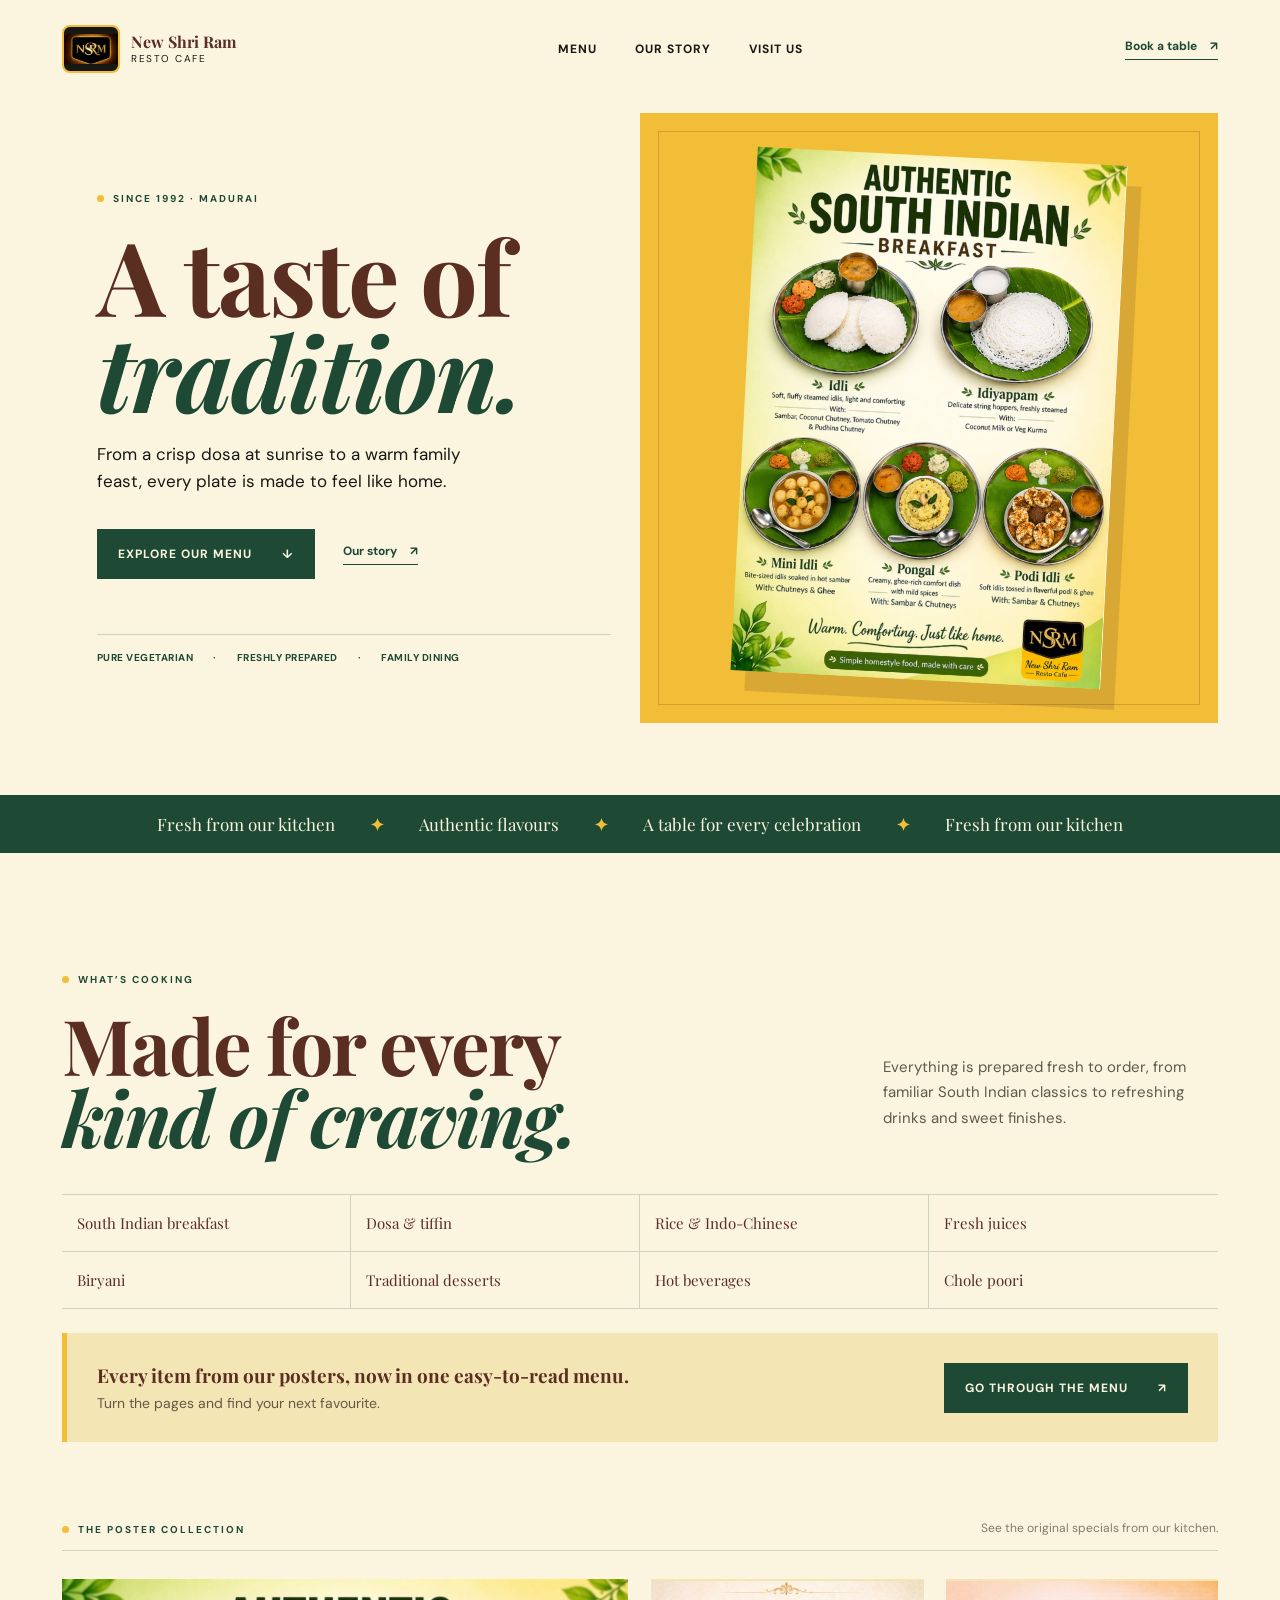
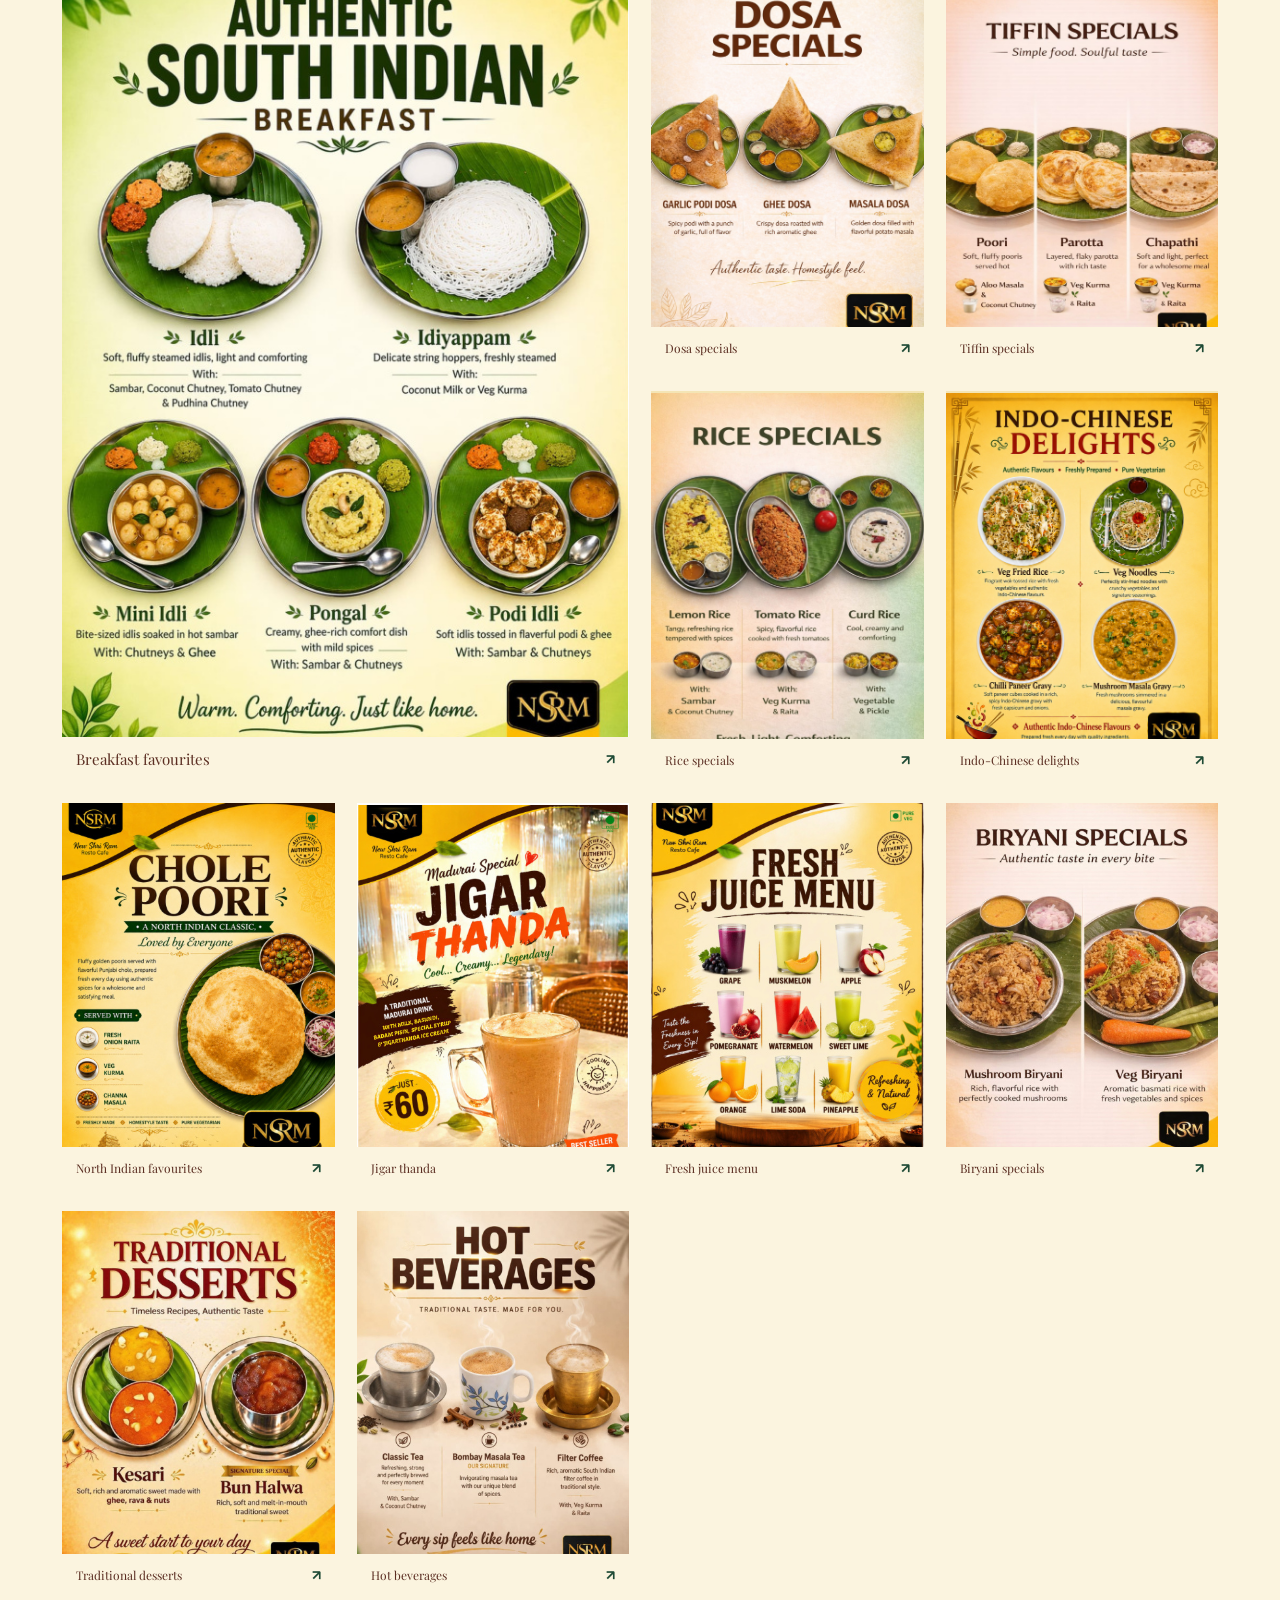
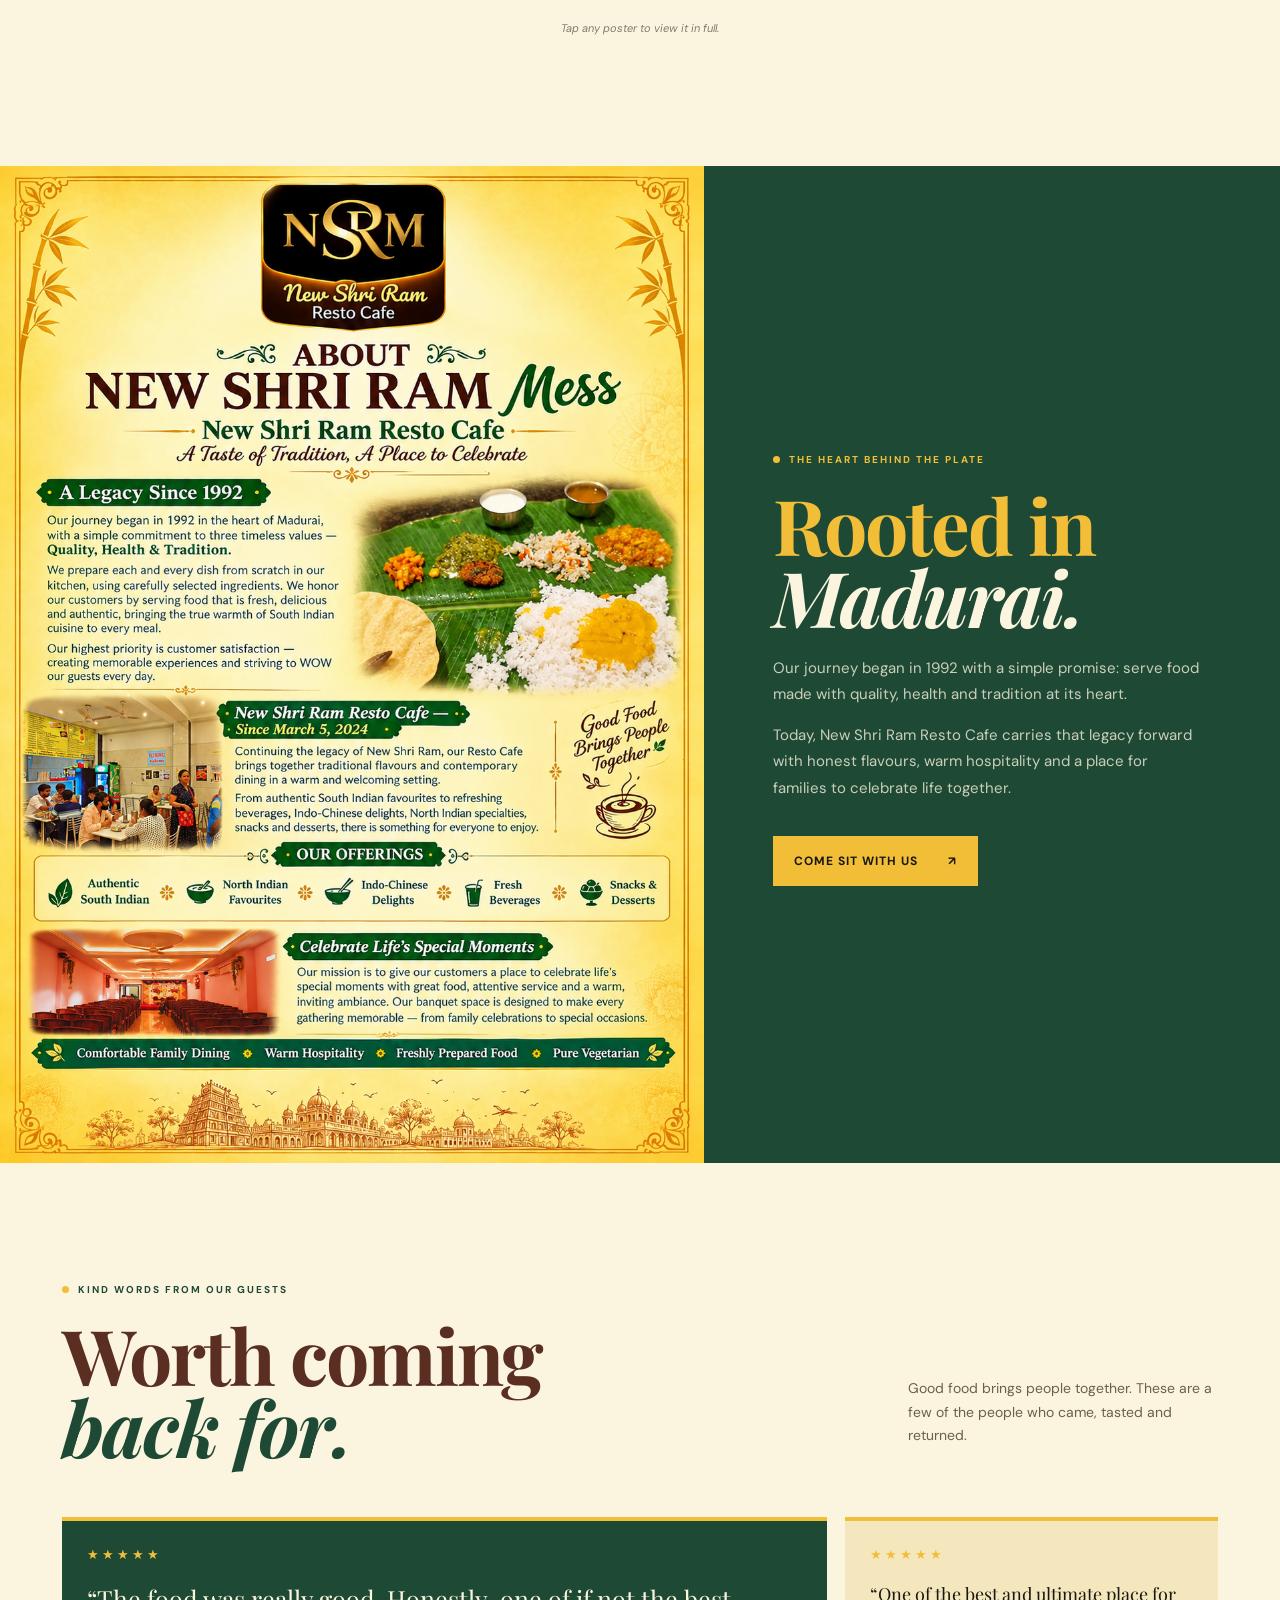
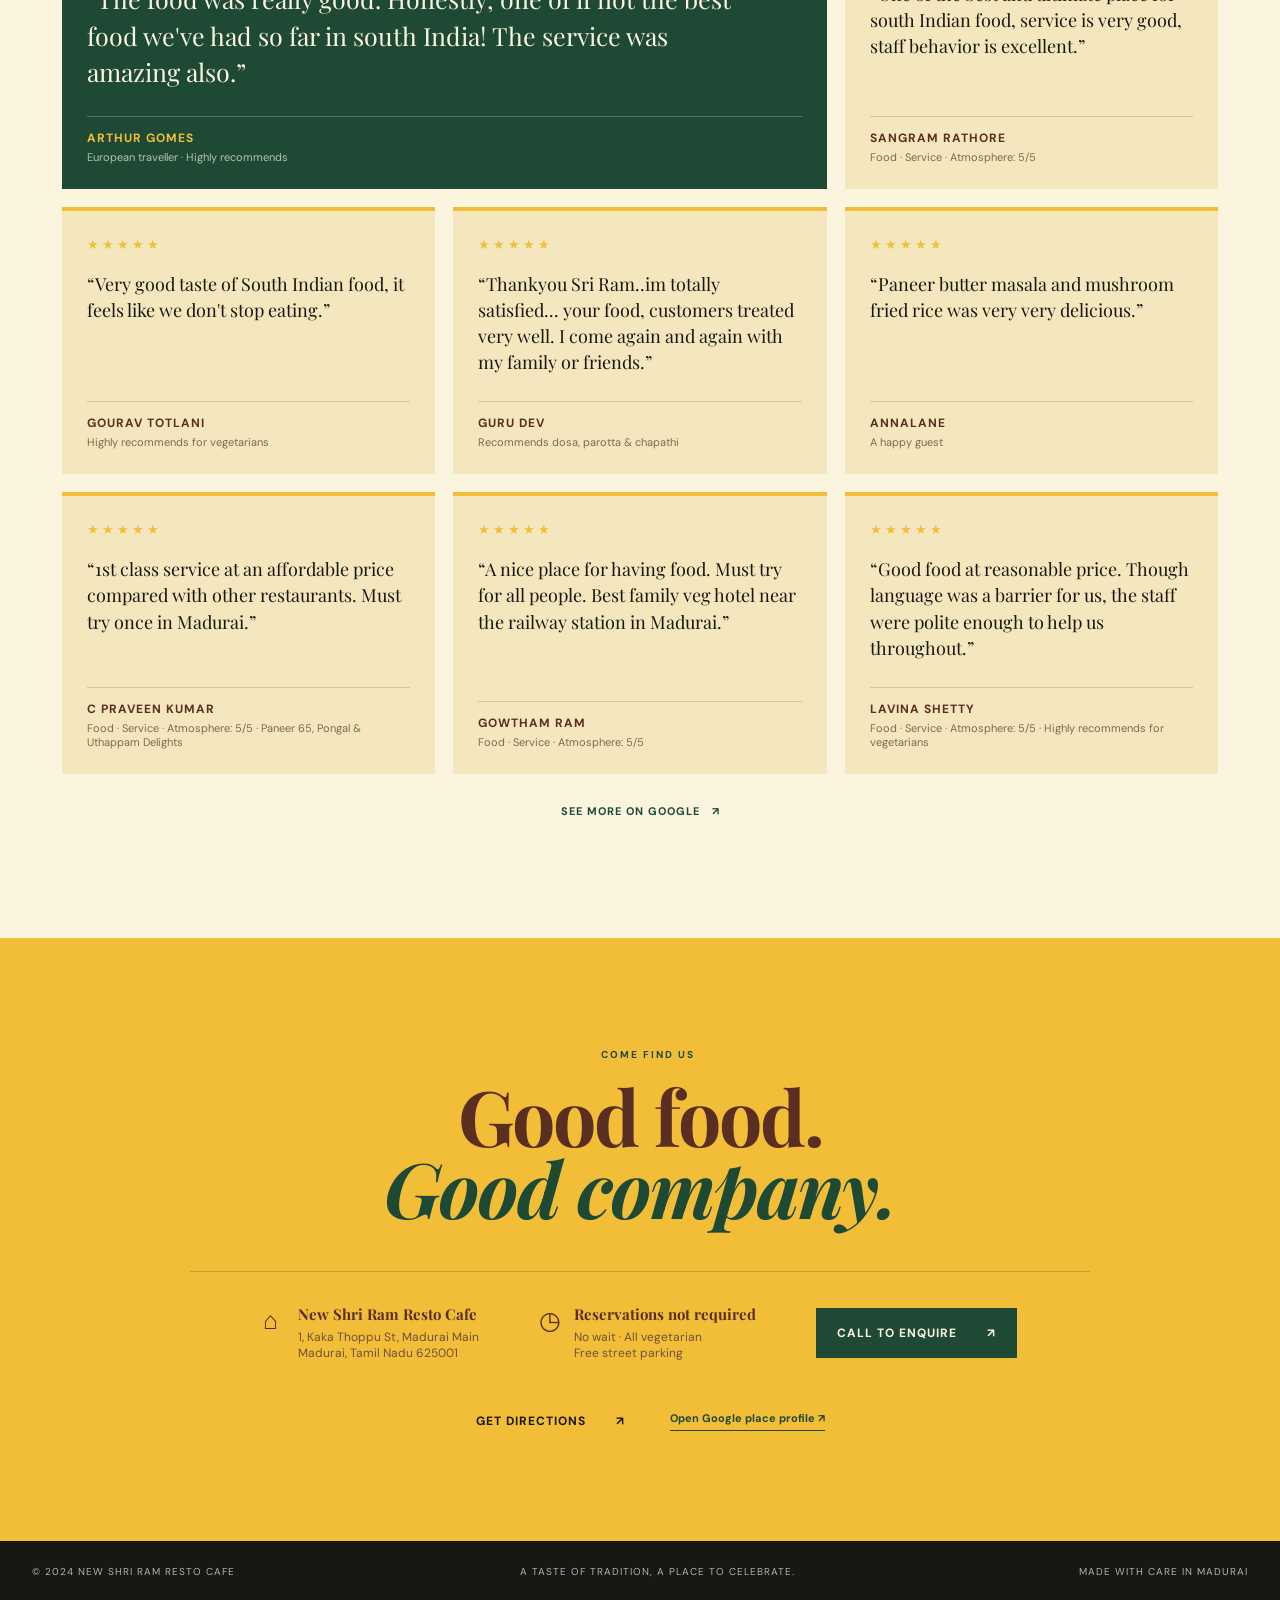
==== index.html @ d4d5b0c5 "Publish restaurant portfolio website" ====
<!doctype html>
<html lang="en">

<head>
    <meta charset="utf-8">
    <meta name="viewport" content="width=device-width, initial-scale=1">
    <meta name="description"
        content="New Shri Ram Resto Cafe in Madurai serves authentic pure vegetarian South Indian food, dosa, idli, pongal, biryani, Chinese specials, fresh juices and family meals near Madurai Railway Station.">
    <meta name="keywords"
        content="best pure vegetarian restaurant in Madurai, South Indian restaurant Madurai, vegetarian hotel near Madurai Railway Station, dosa idli pongal Madurai, family restaurant Madurai, New Shri Ram Resto Cafe">
    <meta name="author" content="New Shri Ram Resto Cafe">
    <meta name="robots" content="index, follow, max-image-preview:large">
    <meta name="theme-color" content="#1e4a35">
    <meta property="og:type" content="restaurant">
    <meta property="og:title" content="New Shri Ram Resto Cafe | Pure Vegetarian South Indian Food in Madurai">
    <meta property="og:description"
        content="Authentic pure vegetarian South Indian food, warm family dining and fresh daily specials in Madurai. Explore our menu and visit us near Madurai Railway Station.">
    <meta property="og:image" content="assets/logo.jpeg">
    <meta property="og:site_name" content="New Shri Ram Resto Cafe">
    <meta name="twitter:card" content="summary_large_image">
    <meta name="twitter:title" content="New Shri Ram Resto Cafe | Madurai">
    <meta name="twitter:description"
        content="Pure vegetarian South Indian food, family dining and authentic Madurai flavours.">
    <meta name="twitter:image" content="assets/logo.jpeg">
    <title>Best Pure Vegetarian South Indian Restaurant in Madurai | New Shri Ram Resto Cafe</title>
    <link rel="preconnect" href="https://fonts.googleapis.com">
    <link rel="preconnect" href="https://fonts.gstatic.com" crossorigin>
    <link
        href="https://fonts.googleapis.com/css2?family=DM+Sans:wght@400;500;700&family=Playfair+Display:wght@600;700;800&display=swap"
        rel="stylesheet">
    <link rel="stylesheet" href="styles.css">
    <script type="application/ld+json">
        {
            "@context": "https://schema.org",
            "@type": "Restaurant",
            "@id": "#new-shri-ram-resto-cafe",
            "name": "New Shri Ram Resto Cafe",
            "description": "Pure vegetarian South Indian restaurant serving dosa, idli, pongal, rice varieties, biryani, Chinese specials, beverages and family meals in Madurai.",
            "image": "assets/logo.jpeg",
            "telephone": "+9145223459872",
            "priceRange": "₹₹",
            "servesCuisine": ["South Indian", "Indian", "Vegetarian", "Chinese"],
            "address": {
                "@type": "PostalAddress",
                "streetAddress": "1, Kaka Thoppu St, Madurai Main",
                "addressLocality": "Madurai",
                "addressRegion": "Tamil Nadu",
                "postalCode": "625001",
                "addressCountry": "IN"
            },
            "areaServed": "Madurai",
            "hasMenu": "menu.html",
            "sameAs": [
                "https://share.google/1wjDfuZlrYeXWR9Hm",
                "https://www.google.com/maps?rlz=1C1GCEA_enIN1077IN1077&gs_lcrp=EgZjaHJvbWUyBggAEEUYOTIJCAEQIRgKGKABMgkIAhAhGAoYoAEyBwgDECEYjwIyBwgEECEYjwLSAQg1MTA4ajBqN6gCALACAA&um=1&ie=UTF-8&fb=1&gl=in&sa=X&geocode=KWd3mtonxQA7MX2eFrEnarhF&daddr=1,+Kaka+Thoppu+St,+Madurai,+Tamil+Nadu+625001"
            ]
        }
        </script>
</head>

<body>
    <header class="site-header">
        <a class="brand" href="#top" aria-label="New Shri Ram Resto Cafe home">
            <img class="brand-logo" src="assets/logo.jpeg" alt="New Shri Ram Resto Cafe logo">
            <span><b>New Shri Ram</b><small>Resto Cafe</small></span>
        </a>
        <nav class="nav" aria-label="Main navigation">
            <a href="#menu">Menu</a>
            <a href="#story">Our story</a>
            <a href="#visit">Visit us</a>
        </nav>
        <a class="header-action" href="#visit">Book a table <span>↗</span></a>
    </header>

    <main id="top">
        <section class="hero">
            <div class="hero-copy">
                <p class="eyebrow"><span></span> Since 1992 · Madurai</p>
                <h1>A taste of<br><em>tradition.</em></h1>
                <p class="hero-intro">From a crisp dosa at sunrise to a warm family feast, every plate is made to feel
                    like home.</p>
                <div class="hero-actions">
                    <a class="button button-dark" href="#menu">Explore our menu <span>↓</span></a>
                    <a class="text-link" href="#story">Our story <span>↗</span></a>
                </div>
                <div class="hero-notes"><span>Pure vegetarian</span><span>Freshly prepared</span><span>Family
                        dining</span></div>
            </div>
            <div class="hero-art">
                <img src="assets/A1_size_posters-1.jpg" alt="Authentic South Indian breakfast poster">
            </div>
        </section>

        <section class="ticker" aria-label="Restaurant highlights"><span>Fresh from our
                kitchen</span><b>✦</b><span>Authentic flavours</span><b>✦</b><span>A table for every
                celebration</span><b>✦</b><span>Fresh from our kitchen</span></section>

        <section class="menu-section" id="menu">
            <div class="section-heading">
                <div>
                    <p class="eyebrow"><span></span> What’s cooking</p>
                    <h2>Made for every<br><em>kind of craving.</em></h2>
                </div>
                <p class="section-intro">Everything is prepared fresh to order, from familiar South Indian classics to
                    refreshing drinks and sweet finishes.</p>
            </div>
            <div class="menu-snapshot"><span>South Indian breakfast</span><span>Dosa &amp; tiffin</span><span>Rice &amp;
                    Indo-Chinese</span><span>Fresh juices</span><span>Biryani</span><span>Traditional
                    desserts</span><span>Hot beverages</span><span>Chole poori</span></div>
            <div class="menu-cta menu-cta-large">
                <p><strong>Every item from our posters, now in one easy-to-read menu.</strong><br>Turn the pages and
                    find your next favourite.</p><a class="button button-dark" href="menu.html">Go through the menu
                    <span>↗</span></a>
            </div>
            <div class="poster-gallery-heading">
                <p class="eyebrow"><span></span> The poster collection</p>
                <p>See the original specials from our kitchen.</p>
            </div>
            <div class="menu-grid">
                <button class="poster-card featured" data-category="south" data-full="assets/A1_size_posters-1.jpg"><img
                        src="assets/A1_size_posters-1.jpg" alt="Authentic South Indian breakfast menu"><span
                        class="card-label">Breakfast favourites <b>↗</b></span></button>
                <button class="poster-card" data-category="south" data-full="assets/A1_size_posters-2.jpg"><img
                        src="assets/A1_size_posters-2.jpg" alt="Dosa specials menu"><span class="card-label">Dosa
                        specials <b>↗</b></span></button>
                <button class="poster-card" data-category="south" data-full="assets/A1_size_posters-3.jpg"><img
                        src="assets/A1_size_posters-3.jpg" alt="Tiffin specials menu"><span class="card-label">Tiffin
                        specials <b>↗</b></span></button>
                <button class="poster-card" data-category="mains" data-full="assets/A1_size_posters-4.jpg"><img
                        src="assets/A1_size_posters-4.jpg" alt="Rice specials menu"><span class="card-label">Rice
                        specials <b>↗</b></span></button>
                <button class="poster-card" data-category="mains" data-full="assets/A1_size_posters-5.jpg"><img
                        src="assets/A1_size_posters-5.jpg" alt="Indo-Chinese delights menu"><span
                        class="card-label">Indo-Chinese delights <b>↗</b></span></button>
                <button class="poster-card" data-category="mains" data-full="assets/A2_size_posters-7.jpg"><img
                        src="assets/A2_size_posters-7.jpg" alt="Chole poori menu"><span class="card-label">North Indian
                        favourites <b>↗</b></span></button>
                <button class="poster-card" data-category="drinks" data-full="assets/A2_size_posters-2.jpg"><img
                        src="assets/A2_size_posters-2.jpg" alt="Jigar thanda special menu"><span
                        class="card-label">Jigar thanda <b>↗</b></span></button>
                <button class="poster-card" data-category="drinks" data-full="assets/A2_size_posters-3.jpg"><img
                        src="assets/A2_size_posters-3.jpg" alt="Fresh juice menu"><span class="card-label">Fresh juice
                        menu <b>↗</b></span></button>
                <button class="poster-card" data-category="mains" data-full="assets/A2_size_posters-4.jpg"><img
                        src="assets/A2_size_posters-4.jpg" alt="Biryani specials menu"><span class="card-label">Biryani
                        specials <b>↗</b></span></button>
                <button class="poster-card" data-category="sweet" data-full="assets/A2_size_posters-5.jpg"><img
                        src="assets/A2_size_posters-5.jpg" alt="Traditional desserts menu"><span
                        class="card-label">Traditional desserts <b>↗</b></span></button>
                <button class="poster-card" data-category="drinks" data-full="assets/A2_size_posters-6.jpg"><img
                        src="assets/A2_size_posters-6.jpg" alt="Hot beverages menu"><span class="card-label">Hot
                        beverages <b>↗</b></span></button>
            </div>
            <p class="menu-note">Tap any poster to view it in full.</p>
        </section>

        <section class="story-section" id="story">
            <div class="story-image"><img src="assets/about.png"
                    alt="New Shri Ram Resto Cafe history and values poster"></div>
            <div class="story-copy">
                <p class="eyebrow eyebrow-light"><span></span> The heart behind the plate</p>
                <h2>Rooted in<br><em>Madurai.</em></h2>
                <p>Our journey began in 1992 with a simple promise: serve food made with quality, health and tradition
                    at its heart.</p>
                <p>Today, New Shri Ram Resto Cafe carries that legacy forward with honest flavours, warm hospitality and
                    a place for families to celebrate life together.</p>
                <a class="button button-light" href="#visit">Come sit with us <span>↗</span></a>
            </div>
        </section>

        <section class="reviews-section" id="reviews">
            <div class="reviews-heading">
                <div>
                    <p class="eyebrow"><span></span> Kind words from our guests</p>
                    <h2>Worth coming<br><em>back for.</em></h2>
                </div>
                <p>Good food brings people together. These are a few of the people who came, tasted and returned.</p>
            </div>
            <div class="reviews-grid">
                <article class="review-card review-featured">
                    <div class="stars">★★★★★</div>
                    <blockquote>“The food was really good. Honestly, one of if not the best food we've had so far in
                        south India! The service was amazing also.”</blockquote>
                    <div class="reviewer"><strong>Arthur Gomes</strong><span>European traveller · Highly
                            recommends</span></div>
                </article>
                <article class="review-card">
                    <div class="stars">★★★★★</div>
                    <blockquote>“One of the best and ultimate place for south Indian food, service is very good, staff
                        behavior is excellent.”</blockquote>
                    <div class="reviewer"><strong>Sangram Rathore</strong><span>Food · Service · Atmosphere: 5/5</span>
                    </div>
                </article>
                <article class="review-card">
                    <div class="stars">★★★★★</div>
                    <blockquote>“Very good taste of South Indian food, it feels like we don't stop eating.”</blockquote>
                    <div class="reviewer"><strong>Gourav Totlani</strong><span>Highly recommends for vegetarians</span>
                    </div>
                </article>
                <article class="review-card">
                    <div class="stars">★★★★★</div>
                    <blockquote>“Thankyou Sri Ram..im totally satisfied... your food, customers treated very well. I
                        come again and again with my family or friends.”</blockquote>
                    <div class="reviewer"><strong>Guru Dev</strong><span>Recommends dosa, parotta &amp; chapathi</span>
                    </div>
                </article>
                <article class="review-card">
                    <div class="stars">★★★★★</div>
                    <blockquote>“Paneer butter masala and mushroom fried rice was very very delicious.”</blockquote>
                    <div class="reviewer"><strong>Annalane</strong><span>A happy guest</span></div>
                </article>
                <article class="review-card">
                    <div class="stars">★★★★★</div>
                    <blockquote>“1st class service at an affordable price compared with other restaurants. Must try once
                        in Madurai.”</blockquote>
                    <div class="reviewer"><strong>C Praveen Kumar</strong><span>Food · Service · Atmosphere: 5/5 ·
                            Paneer 65, Pongal &amp; Uthappam Delights</span></div>
                </article>
                <article class="review-card">
                    <div class="stars">★★★★★</div>
                    <blockquote>“A nice place for having food. Must try for all people. Best family veg hotel near the
                        railway station in Madurai.”</blockquote>
                    <div class="reviewer"><strong>Gowtham Ram</strong><span>Food · Service · Atmosphere: 5/5</span>
                    </div>
                </article>
                <article class="review-card">
                    <div class="stars">★★★★★</div>
                    <blockquote>“Good food at reasonable price. Though language was a barrier for us, the staff were
                        polite enough to help us throughout.”</blockquote>
                    <div class="reviewer"><strong>Lavina Shetty</strong><span>Food · Service · Atmosphere: 5/5 · Highly
                            recommends for vegetarians</span></div>
                </article>
            </div>
            <a class="review-link" href="https://share.google/1wjDfuZlrYeXWR9Hm" target="_blank" rel="noopener">See more
                on Google <span>↗</span></a>
        </section>

        <section class="visit-section" id="visit">
            <p class="eyebrow"><span></span> Come find us</p>
            <h2>Good food.<br><em>Good company.</em></h2>
            <div class="visit-details">
                <div><span class="detail-icon">⌂</span><strong>New Shri Ram Resto Cafe</strong>
                    <p>1, Kaka Thoppu St, Madurai Main<br>Madurai, Tamil Nadu 625001</p>
                </div>
                <div><span class="detail-icon">◷</span><strong>Reservations not required</strong>
                    <p>No wait · All vegetarian<br>Free street parking</p>
                </div>
                <a class="button button-dark" href="tel:045223459872">Call to enquire <span>↗</span></a>
            </div>
            <div class="visit-actions"><a class="button button-light"
                    href="https://www.google.com/maps?rlz=1C1GCEA_enIN1077IN1077&gs_lcrp=EgZjaHJvbWUyBggAEEUYOTIJCAEQIRgKGKABMgkIAhAhGAoYoAEyBwgDECEYjwIyBwgEECEYjwLSAQg1MTA4ajBqN6gCALACAA&um=1&ie=UTF-8&fb=1&gl=in&sa=X&geocode=KWd3mtonxQA7MX2eFrEnarhF&daddr=1,+Kaka+Thoppu+St,+Madurai+Main,+Madurai,+Tamil+Nadu+625001"
                    target="_blank" rel="noopener">Get directions <span>↗</span></a><a class="place-link"
                    href="https://share.google/1wjDfuZlrYeXWR9Hm" target="_blank" rel="noopener">Open Google place
                    profile ↗</a></div>
        </section>
    </main>

    <footer><span>© 2024 New Shri Ram Resto Cafe</span><span>A taste of tradition, a place to
            celebrate.</span><span>Made with care in Madurai</span></footer>
    <dialog class="poster-dialog"><button class="dialog-close" aria-label="Close poster">×</button><img src=""
            alt="Expanded menu poster"></dialog>
    <script src="script.js"></script>
</body>

</html>
---- styles.css ----
@media (max-width:800px) {
	.menu-action-group { align-items:stretch; flex-direction:column; width:100%; }
	.menu-action-group .button { justify-content:space-between; }
	.small-menu-link { align-self:flex-start; }
}
:root { --cream:#fbf4df; --paper:#f4e5b5; --yellow:#f2be38; --green:#1e4a35; --dark:#171813; --brown:#5b2e22; --line:rgba(30,74,53,.2); }
* { box-sizing:border-box; }
html { scroll-behavior:smooth; }
body { margin:0; color:var(--dark); background:var(--cream); font-family:'DM Sans',sans-serif; }
a { color:inherit; text-decoration:none; }
button { font:inherit; }
.site-header { align-items:center; display:flex; justify-content:space-between; max-width:1220px; margin:auto; padding:25px 32px; position:relative; z-index:2; }
.brand { align-items:center; display:flex; gap:11px; line-height:1; }
.brand-logo { background:var(--dark); border:2px solid var(--yellow); border-radius:8px; display:block; height:48px; object-fit:contain; width:58px; }
.brand b,.brand small { display:block; }.brand b { color:var(--brown); font-family:'Playfair Display',serif; font-size:16px; }.brand small { font-size:10px; letter-spacing:1.5px; margin-top:4px; text-transform:uppercase; }
.nav { display:flex; gap:38px; font-size:12px; font-weight:700; letter-spacing:1px; text-transform:uppercase; }.nav a:hover,.text-link:hover { color:var(--brown); }
.header-action { border-bottom:1px solid var(--green); color:var(--green); font-size:12px; font-weight:bold; padding-bottom:5px; }.header-action span,.text-link span { margin-left:10px; }
.hero { display:grid; grid-template-columns:1fr 1fr; margin:15px auto 0; max-width:1220px; min-height:650px; overflow:hidden; padding:0 32px 72px; }
.hero-copy { align-self:center; padding:50px 5% 40px 6%; }.eyebrow { align-items:center; color:var(--green); display:flex; font-size:10px; font-weight:700; gap:9px; letter-spacing:2px; text-transform:uppercase; }.eyebrow span { background:var(--yellow); border-radius:50%; display:inline-block; height:7px; width:7px; }
h1,h2 { color:var(--brown); font-family:'Playfair Display',Georgia,serif; font-weight:700; letter-spacing:-2px; line-height:.94; margin:22px 0; } h1 { font-size:clamp(68px,8vw,114px); } h2 { font-size:clamp(48px,6vw,78px); } h1 em,h2 em { color:var(--green); font-style:italic; }
.hero-intro { font-size:17px; line-height:1.6; max-width:390px; }.hero-actions { align-items:center; display:flex; gap:28px; margin-top:34px; }.button { align-items:center; border:1px solid transparent; display:inline-flex; font-size:12px; font-weight:700; gap:30px; letter-spacing:1px; padding:16px 20px; text-transform:uppercase; }.button-dark { background:var(--green); color:var(--cream); }.button-dark:hover { background:var(--brown); }.button-light { background:var(--yellow); color:var(--dark); }.text-link { border-bottom:1px solid var(--green); color:var(--green); font-size:12px; font-weight:700; padding-bottom:5px; }.hero-notes { border-top:1px solid var(--line); display:flex; gap:20px; margin-top:55px; padding-top:16px; }.hero-notes span { color:var(--green); font-size:10px; font-weight:bold; letter-spacing:.5px; text-transform:uppercase; }.hero-notes span:not(:last-child):after { content:'·'; margin-left:20px; }
.hero-art { align-items:center; background:var(--yellow); display:flex; justify-content:center; min-height:610px; position:relative; }.hero-art:before { border:1px solid rgba(91,46,34,.22); content:''; inset:18px; pointer-events:none; position:absolute; }.hero-art img { box-shadow:15px 20px 0 rgba(91,46,34,.16); max-height:565px; max-width:64%; object-fit:cover; transform:rotate(3deg); }.hero-stamp { color:var(--brown); font-family:'Playfair Display',serif; font-size:14px; line-height:1.15; position:absolute; right:6%; text-align:center; top:10%; transform:rotate(8deg); z-index:1; }.hero-stamp i { color:var(--green); font-size:18px; }.leaf-note { bottom:8%; color:var(--green); font-family:'Playfair Display',serif; font-size:14px; left:6%; position:absolute; transform:rotate(-8deg); }.leaf-note b { color:var(--brown); font-size:22px; }
.ticker { background:var(--green); color:var(--cream); display:flex; font-family:'Playfair Display',serif; font-size:17px; gap:35px; justify-content:center; overflow:hidden; padding:18px; white-space:nowrap; }.ticker b { color:var(--yellow); }
.menu-section { margin:auto; max-width:1220px; padding:110px 32px 120px; }.section-heading { align-items:end; display:flex; justify-content:space-between; }.section-heading h2 { margin-bottom:0; }.section-intro { color:#5e5a4d; font-size:15px; line-height:1.7; max-width:335px; padding-bottom:6px; }.filters { border-bottom:1px solid var(--line); display:flex; gap:25px; margin:55px 0 30px; overflow:auto; padding-bottom:1px; white-space:nowrap; }.filter { background:none; border:0; color:#817b6a; cursor:pointer; font-size:11px; font-weight:bold; letter-spacing:1px; padding:0 0 15px; text-transform:uppercase; }.filter.active,.filter:hover { border-bottom:3px solid var(--brown); color:var(--brown); }
.menu-cta { align-items:center; display:flex; gap:28px; justify-content:space-between; margin:45px 0 28px; }.menu-cta>span { color:var(--green); font-size:11px; font-weight:bold; letter-spacing:1px; text-transform:uppercase; }.menu-cta-large { background:var(--paper); border-left:5px solid var(--yellow); margin:0; padding:27px 30px; }.menu-cta-large p { color:#655944; font-size:14px; line-height:1.65; margin:0; }.menu-cta-large strong { color:var(--brown); font-family:'Playfair Display',serif; font-size:19px; font-weight:700; }.menu-snapshot { border-bottom:1px solid var(--line); border-top:1px solid var(--line); display:grid; grid-template-columns:repeat(4,1fr); margin:42px 0 24px; }.menu-snapshot span { border-right:1px solid var(--line); color:var(--brown); font-family:'Playfair Display',serif; font-size:15px; padding:18px 15px; }.menu-snapshot span:nth-child(4n) { border-right:0; }.menu-snapshot span:nth-child(n+5) { border-top:1px solid var(--line); }
.menu-action-group { align-items:center; display:flex; flex-wrap:wrap; gap:20px; justify-content:flex-end; }.small-menu-link { border-bottom:1px solid var(--green); color:var(--green); font-size:11px; font-weight:bold; padding-bottom:4px; white-space:nowrap; }
.poster-gallery-heading { align-items:end; border-bottom:1px solid var(--line); display:flex; justify-content:space-between; margin:78px 0 28px; padding-bottom:14px; }.poster-gallery-heading .eyebrow { margin:0; }.poster-gallery-heading>p:last-child { color:#817b6a; font-size:12px; margin:0; }
.menu-grid { display:grid; gap:22px; grid-template-columns:repeat(4,1fr); }.poster-card { background:var(--paper); border:0; cursor:pointer; padding:0; position:relative; text-align:left; transition:transform .25s ease,box-shadow .25s ease; }.poster-card:hover { box-shadow:10px 12px 0 rgba(30,74,53,.16); transform:translateY(-5px); }.poster-card img { display:block; height:auto; width:100%; }.poster-card.featured { grid-column:span 2; grid-row:span 2; }.poster-card.featured .card-label { font-size:15px; }.card-label { align-items:center; background:var(--cream); bottom:0; color:var(--brown); display:flex; font-family:'Playfair Display',serif; font-size:12px; justify-content:space-between; left:0; padding:12px 14px; position:absolute; right:0; }.card-label b { color:var(--green); font-family:'DM Sans'; font-size:14px; }.poster-card.hidden { display:none; }.menu-note { color:#817b6a; font-size:11px; font-style:italic; margin-top:25px; text-align:center; }
.story-section { background:var(--green); color:var(--cream); display:grid; grid-template-columns:1.1fr .9fr; min-height:690px; }.story-image { background:#d7a72f; overflow:hidden; }.story-image img { display:block; height:100%; object-fit:cover; object-position:top center; width:100%; }.story-copy { align-self:center; padding:80px 12%; }.eyebrow-light { color:var(--yellow); }.story-copy h2 { color:var(--yellow); }.story-copy h2 em { color:var(--cream); }.story-copy p:not(.eyebrow) { color:rgba(251,244,223,.78); font-size:15px; line-height:1.75; max-width:430px; }.story-copy .button { margin-top:20px; }
.reviews-section { background:var(--cream); margin:auto; max-width:1220px; padding:110px 32px 120px; }.reviews-heading { align-items:end; display:flex; justify-content:space-between; }.reviews-heading h2 { margin-bottom:0; }.reviews-heading>p { color:#6c6049; font-size:14px; line-height:1.7; max-width:310px; }.reviews-grid { display:grid; gap:18px; grid-template-columns:repeat(3,1fr); margin-top:55px; }.review-card { background:#f5e7bd; border-top:4px solid var(--yellow); display:flex; flex-direction:column; min-height:245px; padding:25px; }.review-featured { background:var(--green); border-top-color:var(--yellow); color:var(--cream); grid-column:span 2; }.stars { color:var(--yellow); font-size:13px; letter-spacing:3px; }.review-card blockquote { font-family:'Playfair Display',serif; font-size:18px; line-height:1.45; margin:18px 0 26px; }.review-featured blockquote { font-size:25px; max-width:650px; }.reviewer { border-top:1px solid rgba(91,46,34,.2); display:flex; flex-direction:column; gap:4px; margin-top:auto; padding-top:13px; }.review-featured .reviewer { border-top-color:rgba(251,244,223,.25); }.reviewer strong { color:var(--brown); font-size:12px; letter-spacing:1px; text-transform:uppercase; }.review-featured .reviewer strong { color:var(--yellow); }.reviewer span { color:#796b52; font-size:11px; }.review-featured .reviewer span { color:rgba(251,244,223,.7); }.review-link { color:var(--green); display:block; font-size:11px; font-weight:bold; letter-spacing:1px; margin:30px auto 0; text-align:center; text-transform:uppercase; }.review-link span { margin-left:8px; }
.visit-section { background:var(--yellow); padding:100px 32px 95px; text-align:center; }.visit-section .eyebrow { justify-content:center; }.visit-section h2 { margin:18px auto 48px; }.visit-details { align-items:center; border-top:1px solid rgba(91,46,34,.25); display:flex; gap:60px; justify-content:center; margin:auto; max-width:900px; padding-top:32px; text-align:left; }.visit-details>div { display:grid; grid-template-columns:35px 1fr; }.detail-icon { color:var(--brown); font-size:25px; grid-row:span 2; }.visit-details strong { color:var(--brown); font-family:'Playfair Display',serif; font-size:15px; }.visit-details p { color:#72503b; font-size:12px; margin:5px 0 0; }
.visit-actions { align-items:center; display:flex; gap:24px; justify-content:center; margin-top:35px; }.place-link { border-bottom:1px solid var(--green); color:var(--green); font-size:11px; font-weight:bold; padding-bottom:5px; }
footer { background:var(--dark); color:rgba(251,244,223,.7); display:flex; font-size:10px; justify-content:space-between; letter-spacing:1px; padding:24px 32px; text-transform:uppercase; }
.poster-dialog { background:rgba(23,24,19,.92); border:0; height:100%; max-height:none; max-width:none; padding:5vh 10vw; width:100%; }.poster-dialog::backdrop { background:rgba(23,24,19,.9); }.poster-dialog img { display:block; height:90vh; margin:auto; max-width:100%; object-fit:contain; }.dialog-close { background:none; border:0; color:var(--cream); cursor:pointer; font-size:40px; position:absolute; right:28px; top:14px; }
@media (max-width:800px) { .site-header { padding:18px 20px; }.nav { gap:15px; }.nav a:nth-child(2) { display:none; }.header-action { display:none; }.hero { display:block; padding:0 20px 45px; }.hero-copy { padding:65px 2% 50px; }.hero-art { min-height:520px; }.hero-art img { max-height:465px; max-width:72%; }.hero-stamp { right:4%; }.hero-notes { flex-wrap:wrap; gap:8px 15px; margin-top:38px; }.hero-notes span:not(:last-child):after { margin-left:15px; }.ticker { justify-content:flex-start; }.menu-section { padding:75px 20px 80px; }.section-heading { align-items:start; display:block; }.section-intro { margin-top:25px; }.menu-snapshot { grid-template-columns:repeat(2,1fr); }.menu-snapshot span:nth-child(4n) { border-right:1px solid var(--line); }.menu-snapshot span:nth-child(2n) { border-right:0; }.menu-snapshot span:nth-child(n+3) { border-top:1px solid var(--line); }.menu-cta-large { align-items:flex-start; display:flex; flex-direction:column; gap:20px; }.menu-cta-large .button { justify-content:space-between; width:100%; }.filters { gap:20px; margin-top:38px; }.menu-grid { gap:12px; grid-template-columns:repeat(2,1fr); }.poster-card.featured { grid-column:span 2; grid-row:span 1; }.story-section { display:block; }.story-image { max-height:620px; }.story-copy { padding:65px 25px 75px; }.visit-section { padding:75px 20px; }.visit-details { align-items:stretch; display:grid; gap:25px; justify-content:stretch; }.visit-details .button { justify-content:space-between; }.visit-details>div { text-align:left; } footer { display:grid; gap:12px; line-height:1.5; }.poster-dialog { padding:8vh 5vw; }.poster-dialog img { height:84vh; } }
@media (max-width:800px) { .reviews-section { padding:75px 20px 80px; }.reviews-heading { align-items:start; display:block; }.reviews-heading>p { margin-top:25px; }.reviews-grid { grid-template-columns:1fr; margin-top:38px; }.review-featured { grid-column:auto; }.review-featured blockquote { font-size:20px; }.visit-actions { align-items:stretch; flex-direction:column; }.visit-actions .button { justify-content:space-between; }.place-link { align-self:center; } }
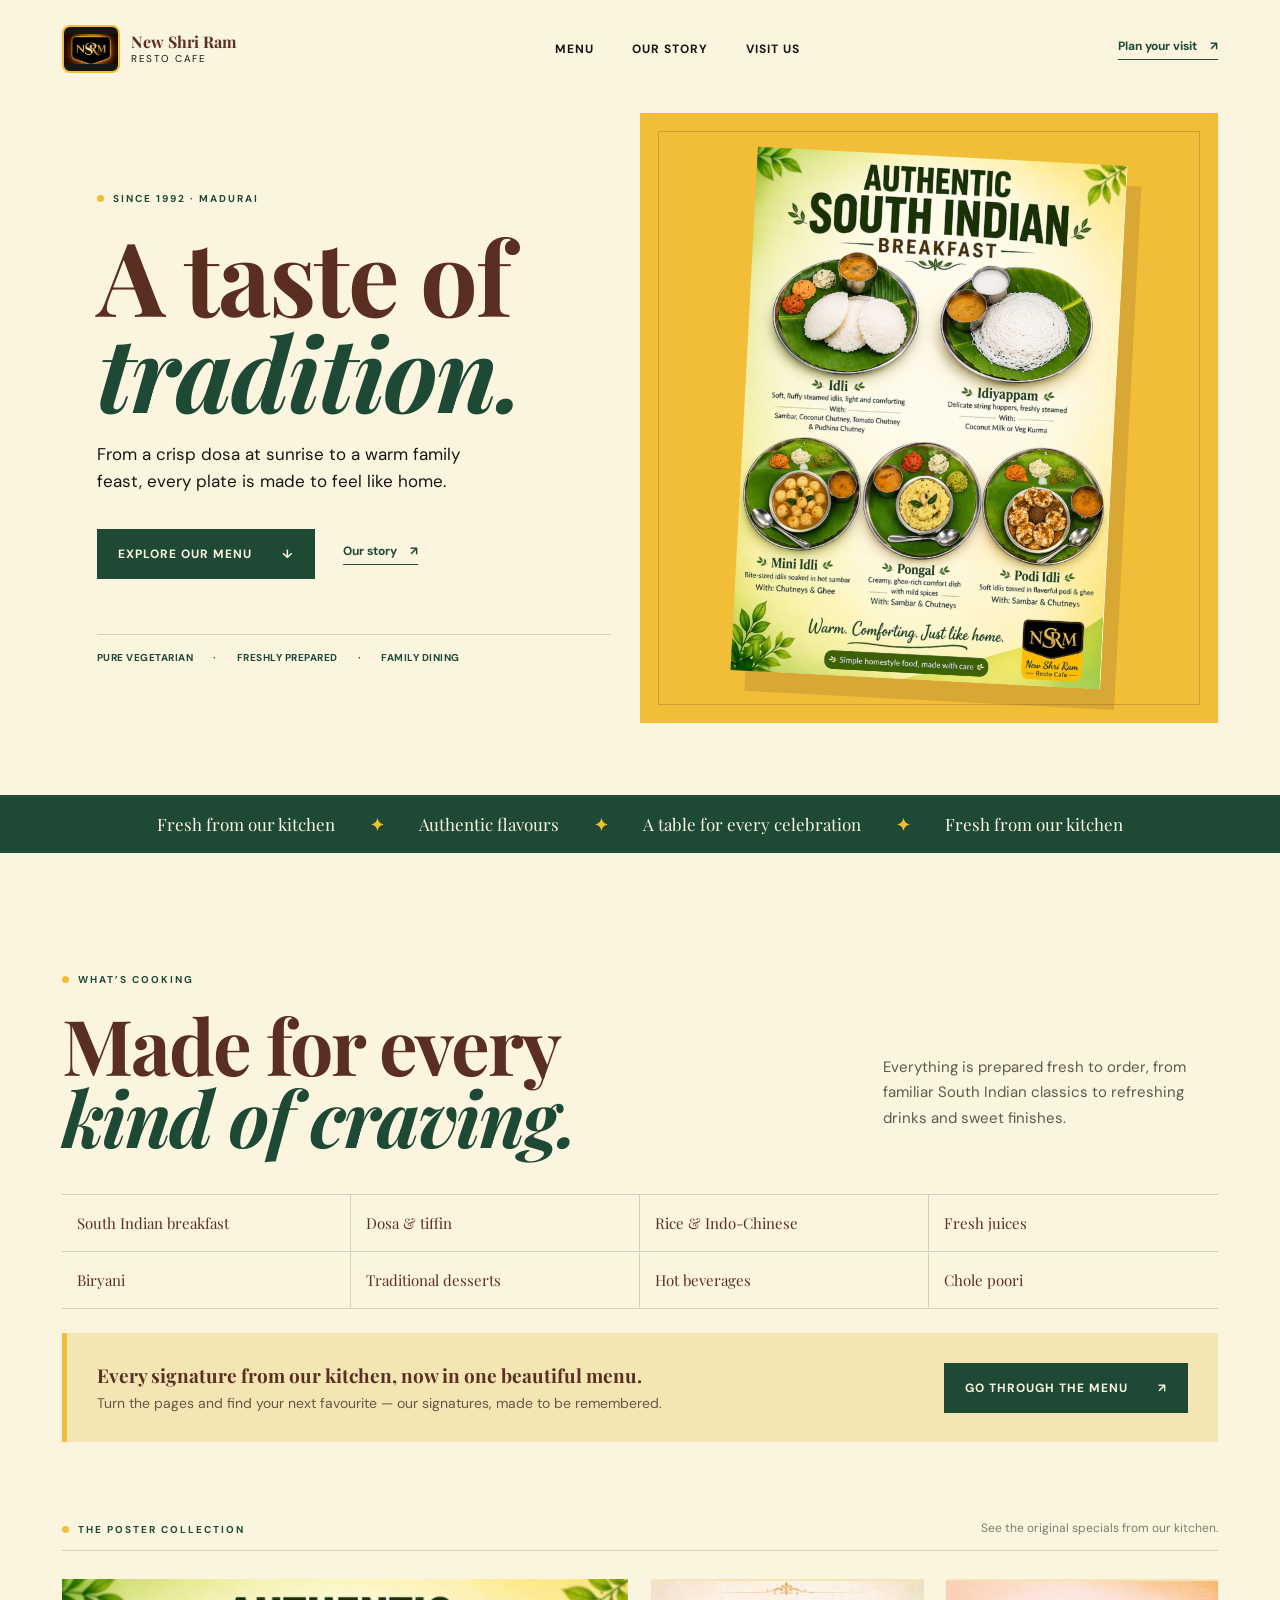
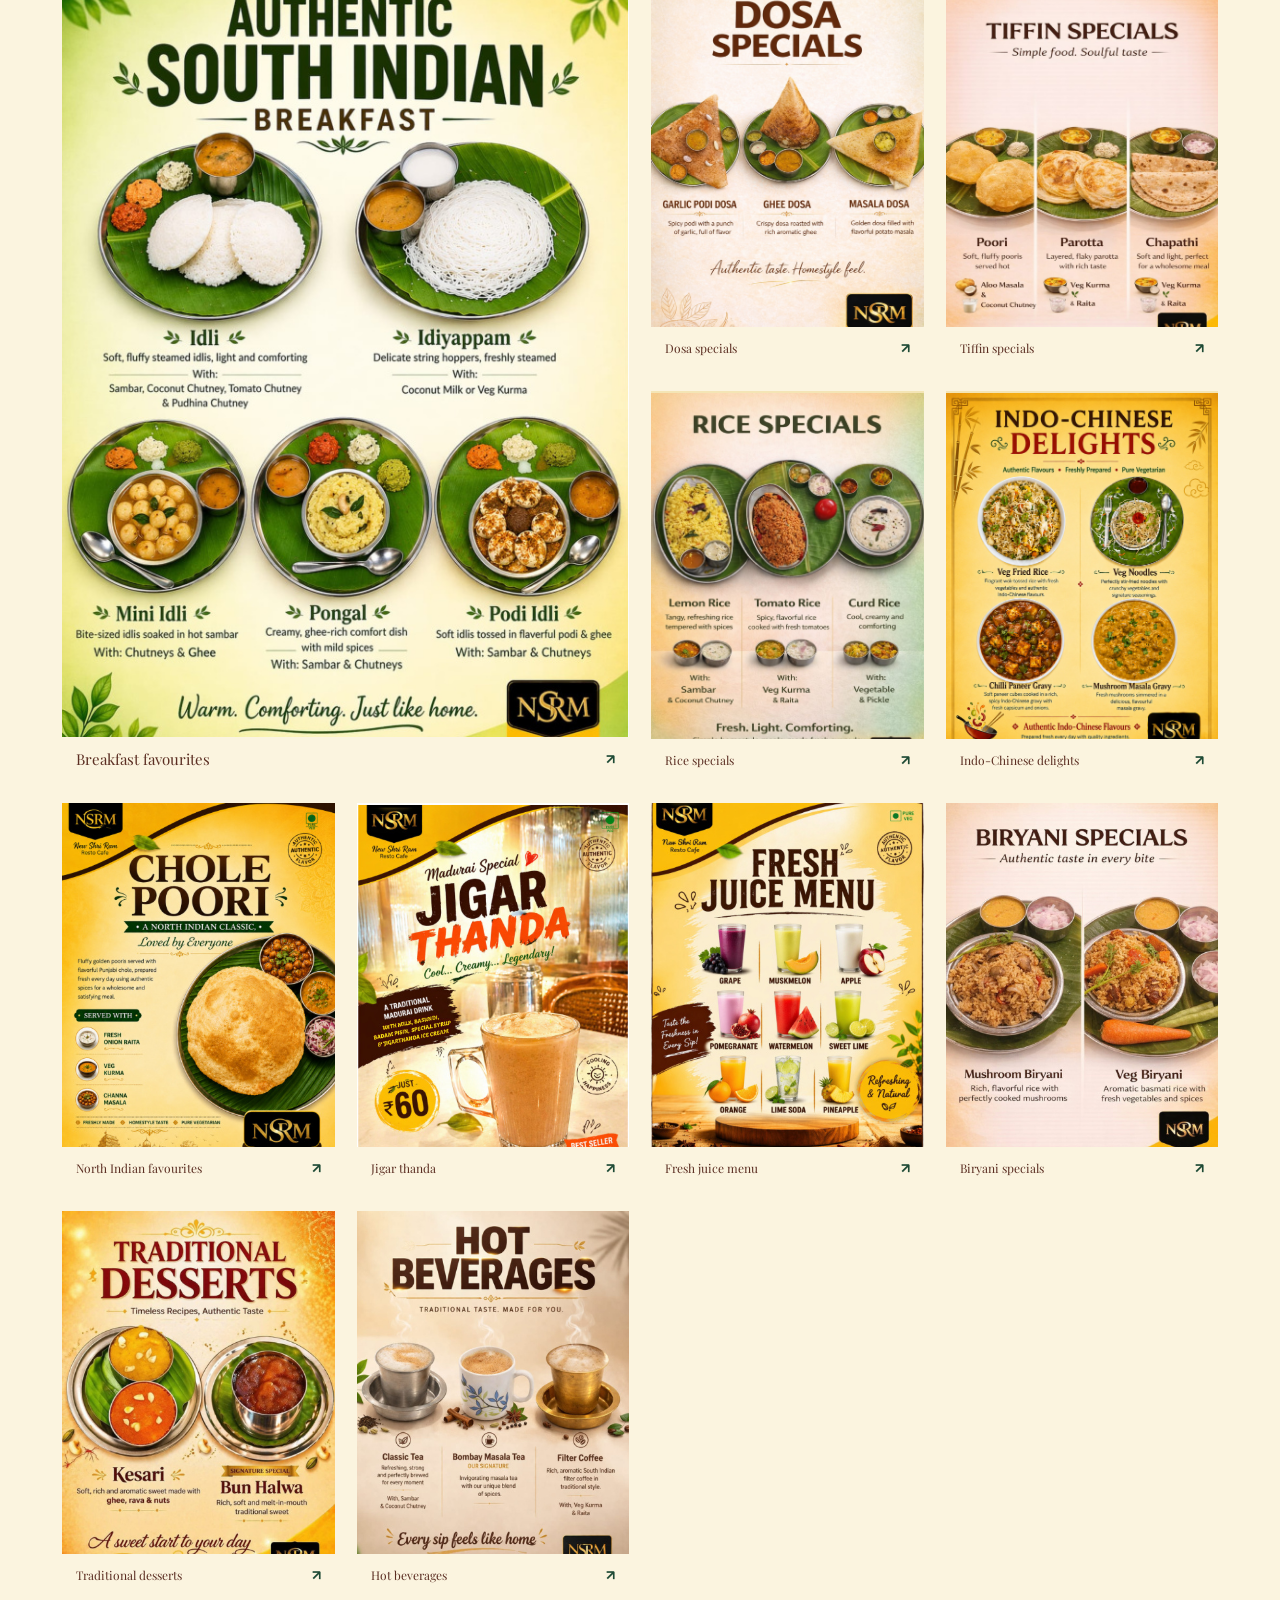
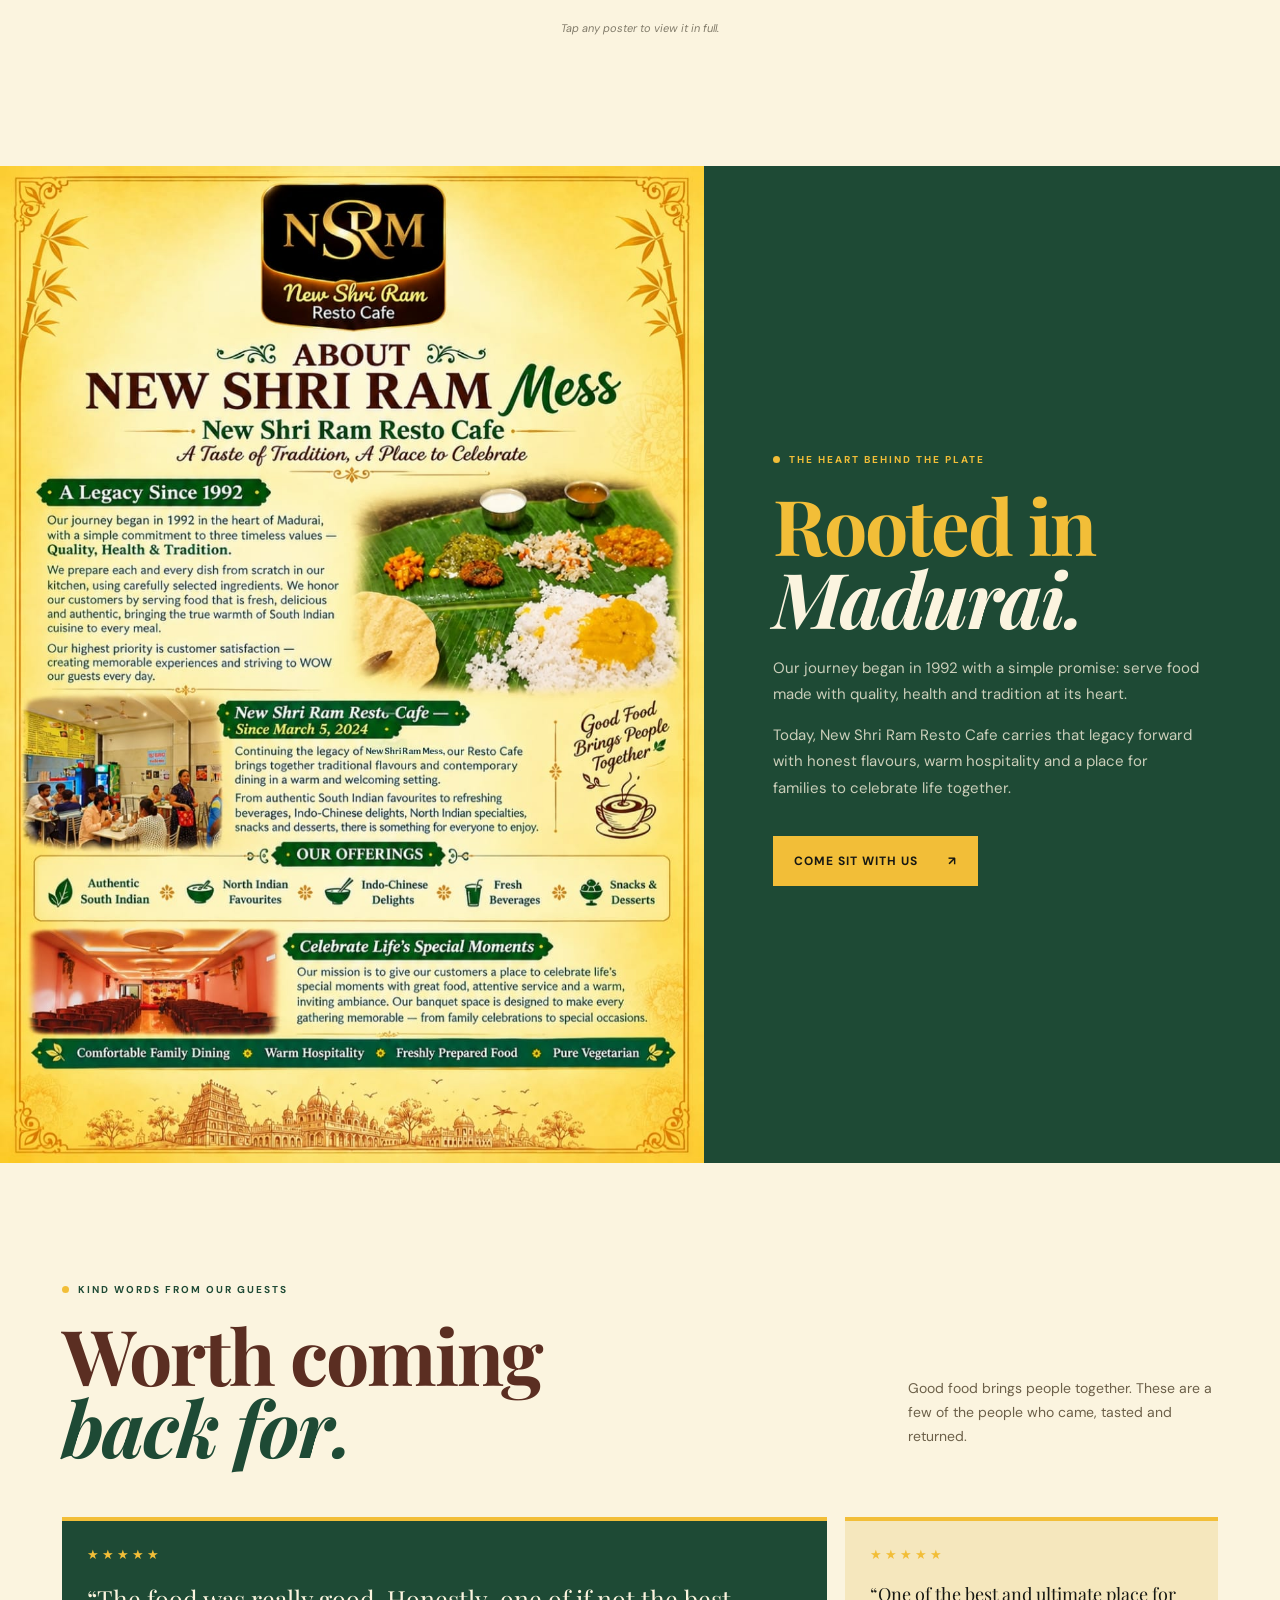
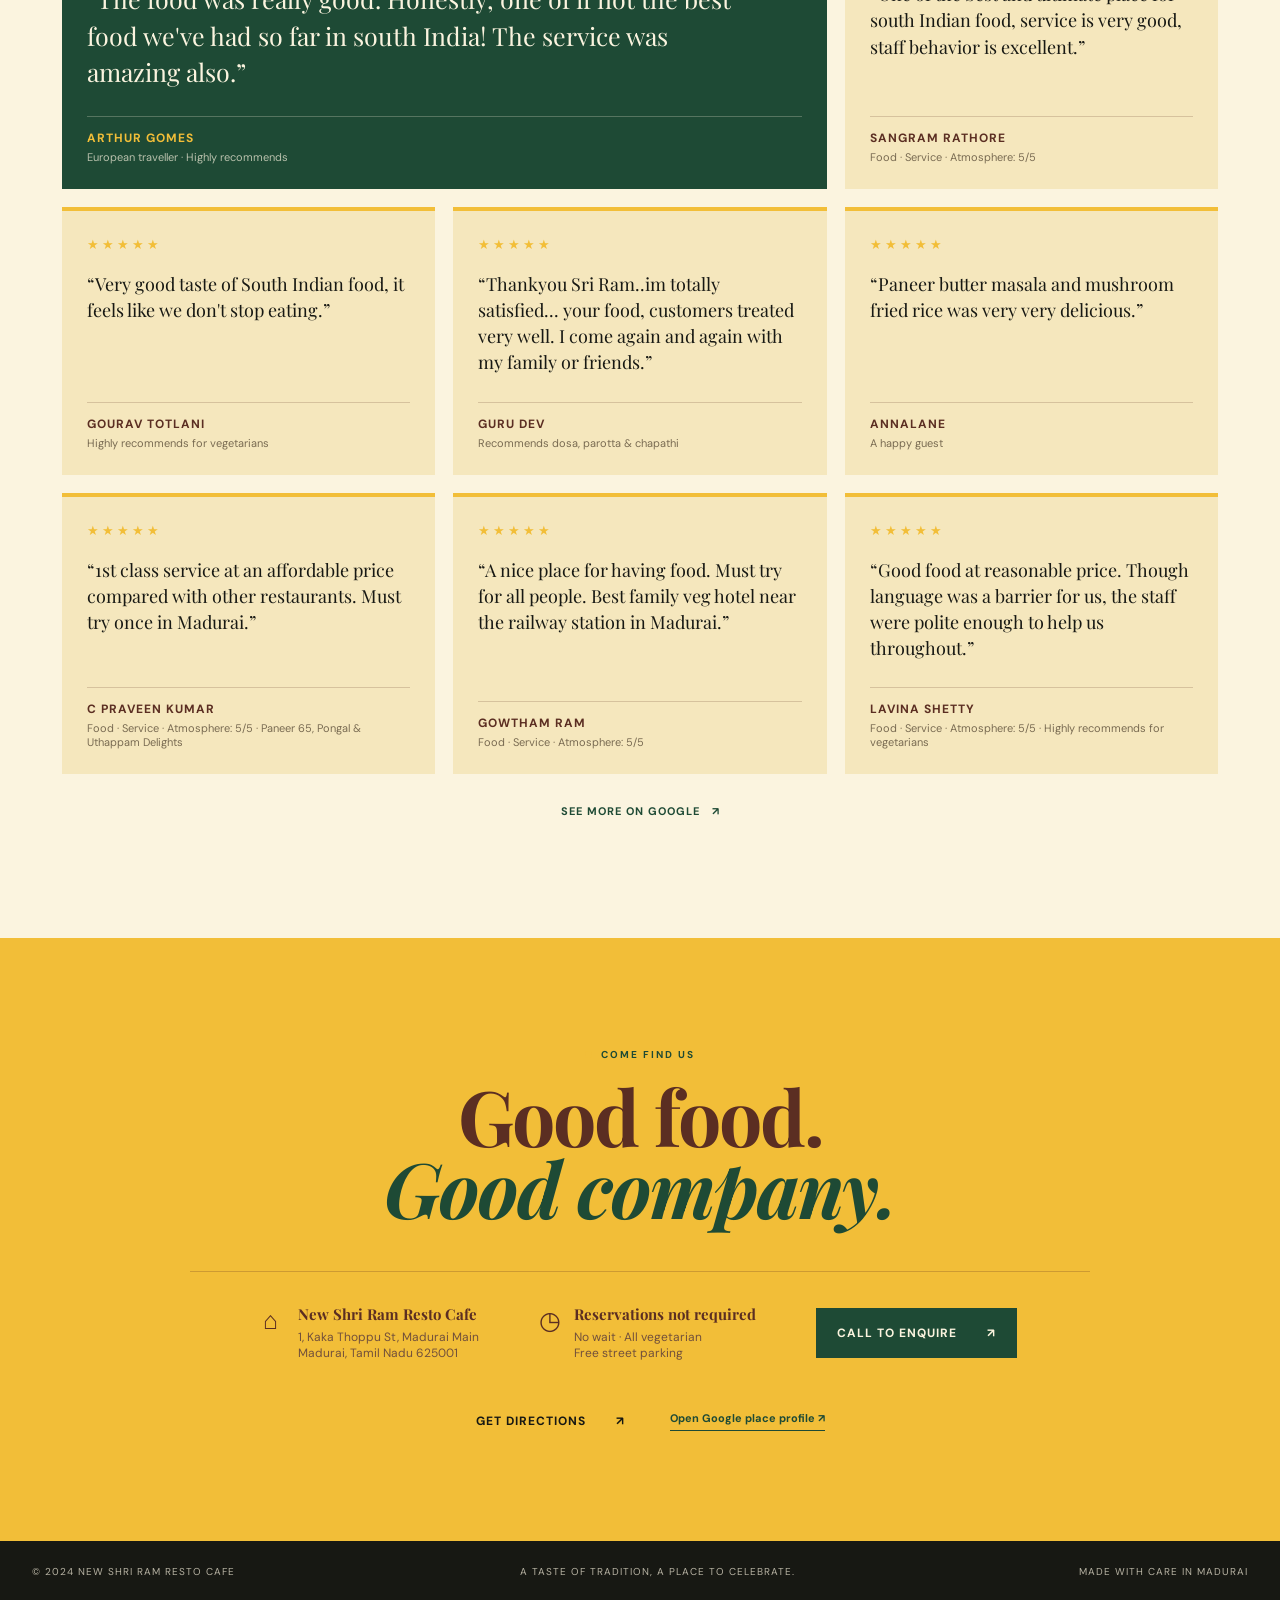
==== commit b70ee0e8: "updated clipped poster" ====
--- a/index.html
+++ b/index.html
@@ -69,7 +69,7 @@
             <a href="#story">Our story</a>
             <a href="#visit">Visit us</a>
         </nav>
-        <a class="header-action" href="#visit">Book a table <span>↗</span></a>
+        <a class="header-action" href="#visit">Plan your visit <span>↗</span></a>
     </header>
 
     <main id="top">
@@ -108,9 +108,9 @@
                     Indo-Chinese</span><span>Fresh juices</span><span>Biryani</span><span>Traditional
                     desserts</span><span>Hot beverages</span><span>Chole poori</span></div>
             <div class="menu-cta menu-cta-large">
-                <p><strong>Every item from our posters, now in one easy-to-read menu.</strong><br>Turn the pages and
-                    find your next favourite.</p><a class="button button-dark" href="menu.html">Go through the menu
-                    <span>↗</span></a>
+                <p><strong>Every signature from our kitchen, now in one beautiful menu.</strong><br>Turn the pages and
+                    find your next favourite — our signatures, made to be remembered.</p><a class="button button-dark"
+                    href="menu.html">Go through the menu <span>↗</span></a>
             </div>
             <div class="poster-gallery-heading">
                 <p class="eyebrow"><span></span> The poster collection</p>
@@ -126,8 +126,8 @@
                 <button class="poster-card" data-category="south" data-full="assets/A1_size_posters-3.jpg"><img
                         src="assets/A1_size_posters-3.jpg" alt="Tiffin specials menu"><span class="card-label">Tiffin
                         specials <b>↗</b></span></button>
-                <button class="poster-card" data-category="mains" data-full="assets/A1_size_posters-4.jpg"><img
-                        src="assets/A1_size_posters-4.jpg" alt="Rice specials menu"><span class="card-label">Rice
+                <button class="poster-card" data-category="mains" data-full="assets/A1_size_posters-4.png"><img
+                        src="assets/A1_size_posters-4.png" alt="Rice specials menu"><span class="card-label">Rice
                         specials <b>↗</b></span></button>
                 <button class="poster-card" data-category="mains" data-full="assets/A1_size_posters-5.jpg"><img
                         src="assets/A1_size_posters-5.jpg" alt="Indo-Chinese delights menu"><span
@@ -155,7 +155,7 @@
         </section>
 
         <section class="story-section" id="story">
-            <div class="story-image"><img src="assets/about.png"
+            <div class="story-image"><img src="assets/about.jpeg"
                     alt="New Shri Ram Resto Cafe history and values poster"></div>
             <div class="story-copy">
                 <p class="eyebrow eyebrow-light"><span></span> The heart behind the plate</p>
@@ -245,7 +245,7 @@
                 <div><span class="detail-icon">◷</span><strong>Reservations not required</strong>
                     <p>No wait · All vegetarian<br>Free street parking</p>
                 </div>
-                <a class="button button-dark" href="tel:045223459872">Call to enquire <span>↗</span></a>
+                <a class="button button-dark" href="tel:04522345872">Call to enquire <span>↗</span></a>
             </div>
             <div class="visit-actions"><a class="button button-light"
                     href="https://www.google.com/maps?rlz=1C1GCEA_enIN1077IN1077&gs_lcrp=EgZjaHJvbWUyBggAEEUYOTIJCAEQIRgKGKABMgkIAhAhGAoYoAEyBwgDECEYjwIyBwgEECEYjwLSAQg1MTA4ajBqN6gCALACAA&um=1&ie=UTF-8&fb=1&gl=in&sa=X&geocode=KWd3mtonxQA7MX2eFrEnarhF&daddr=1,+Kaka+Thoppu+St,+Madurai+Main,+Madurai,+Tamil+Nadu+625001"
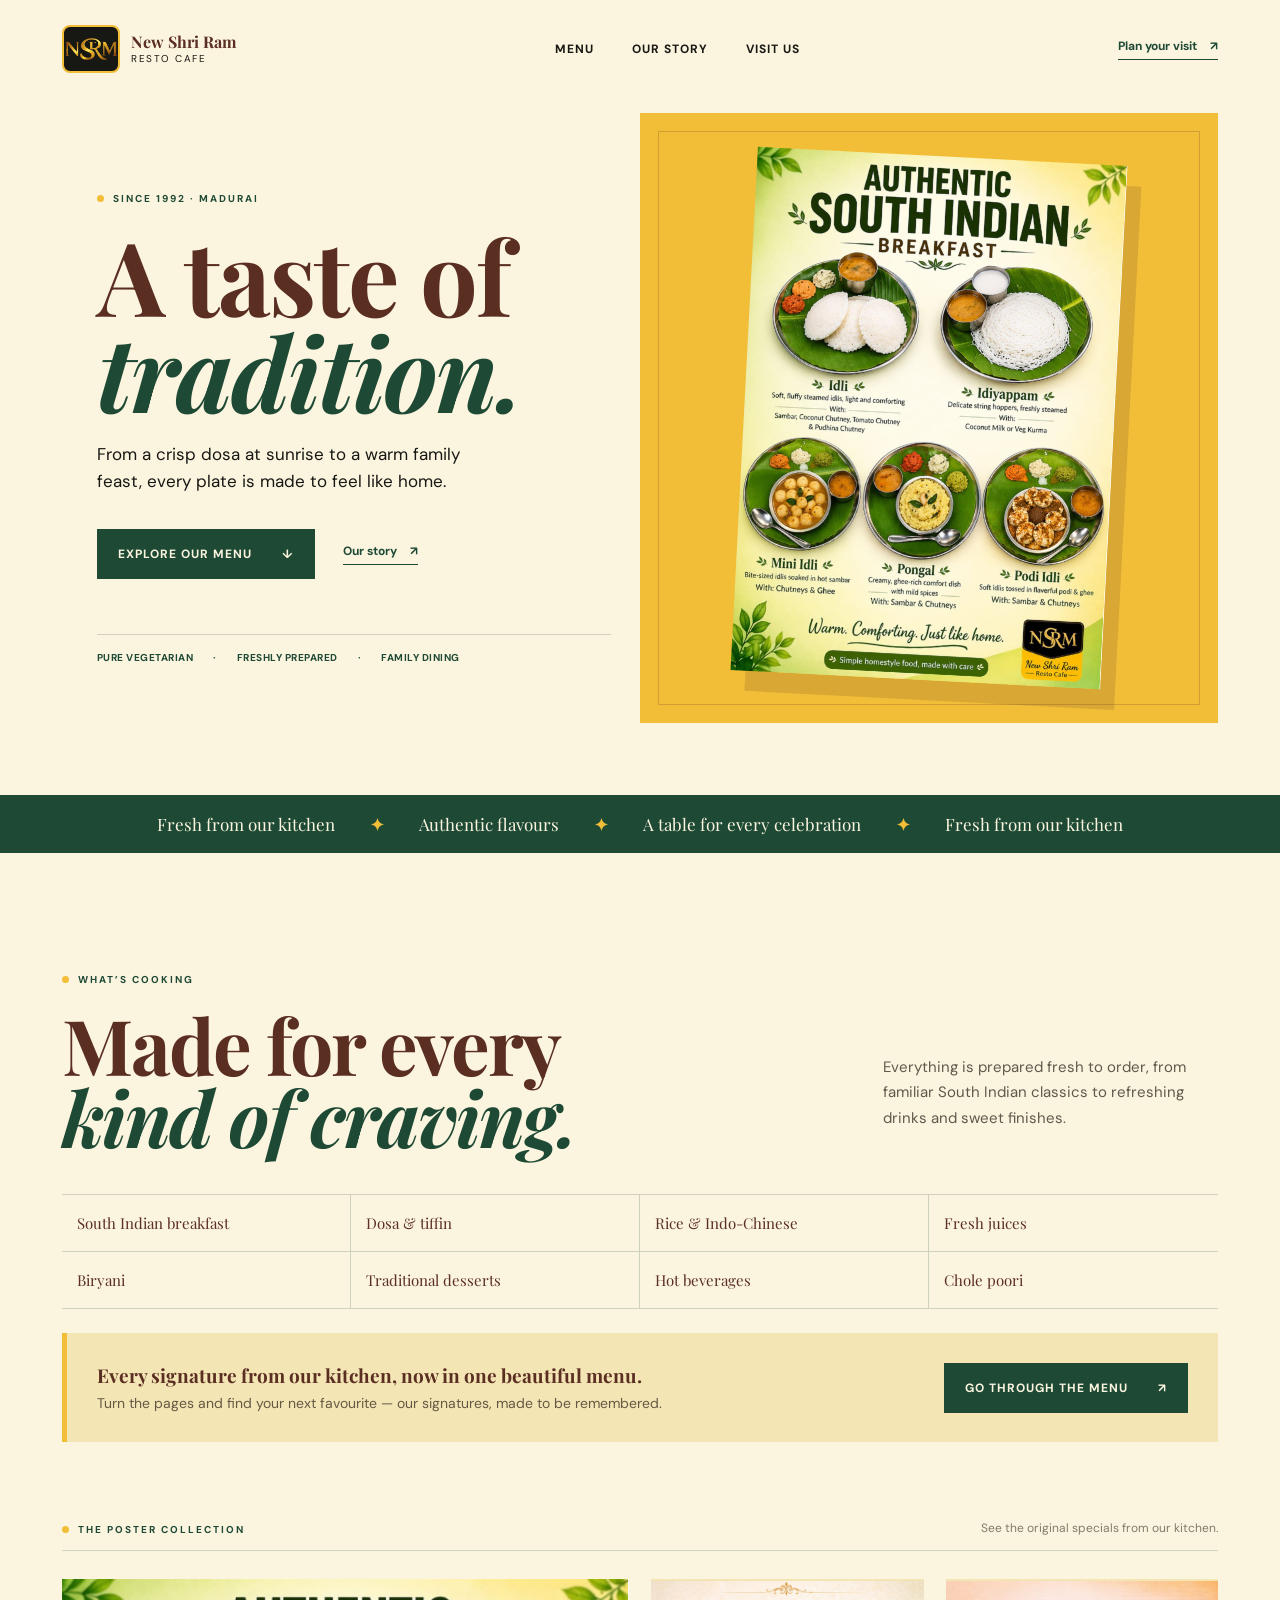
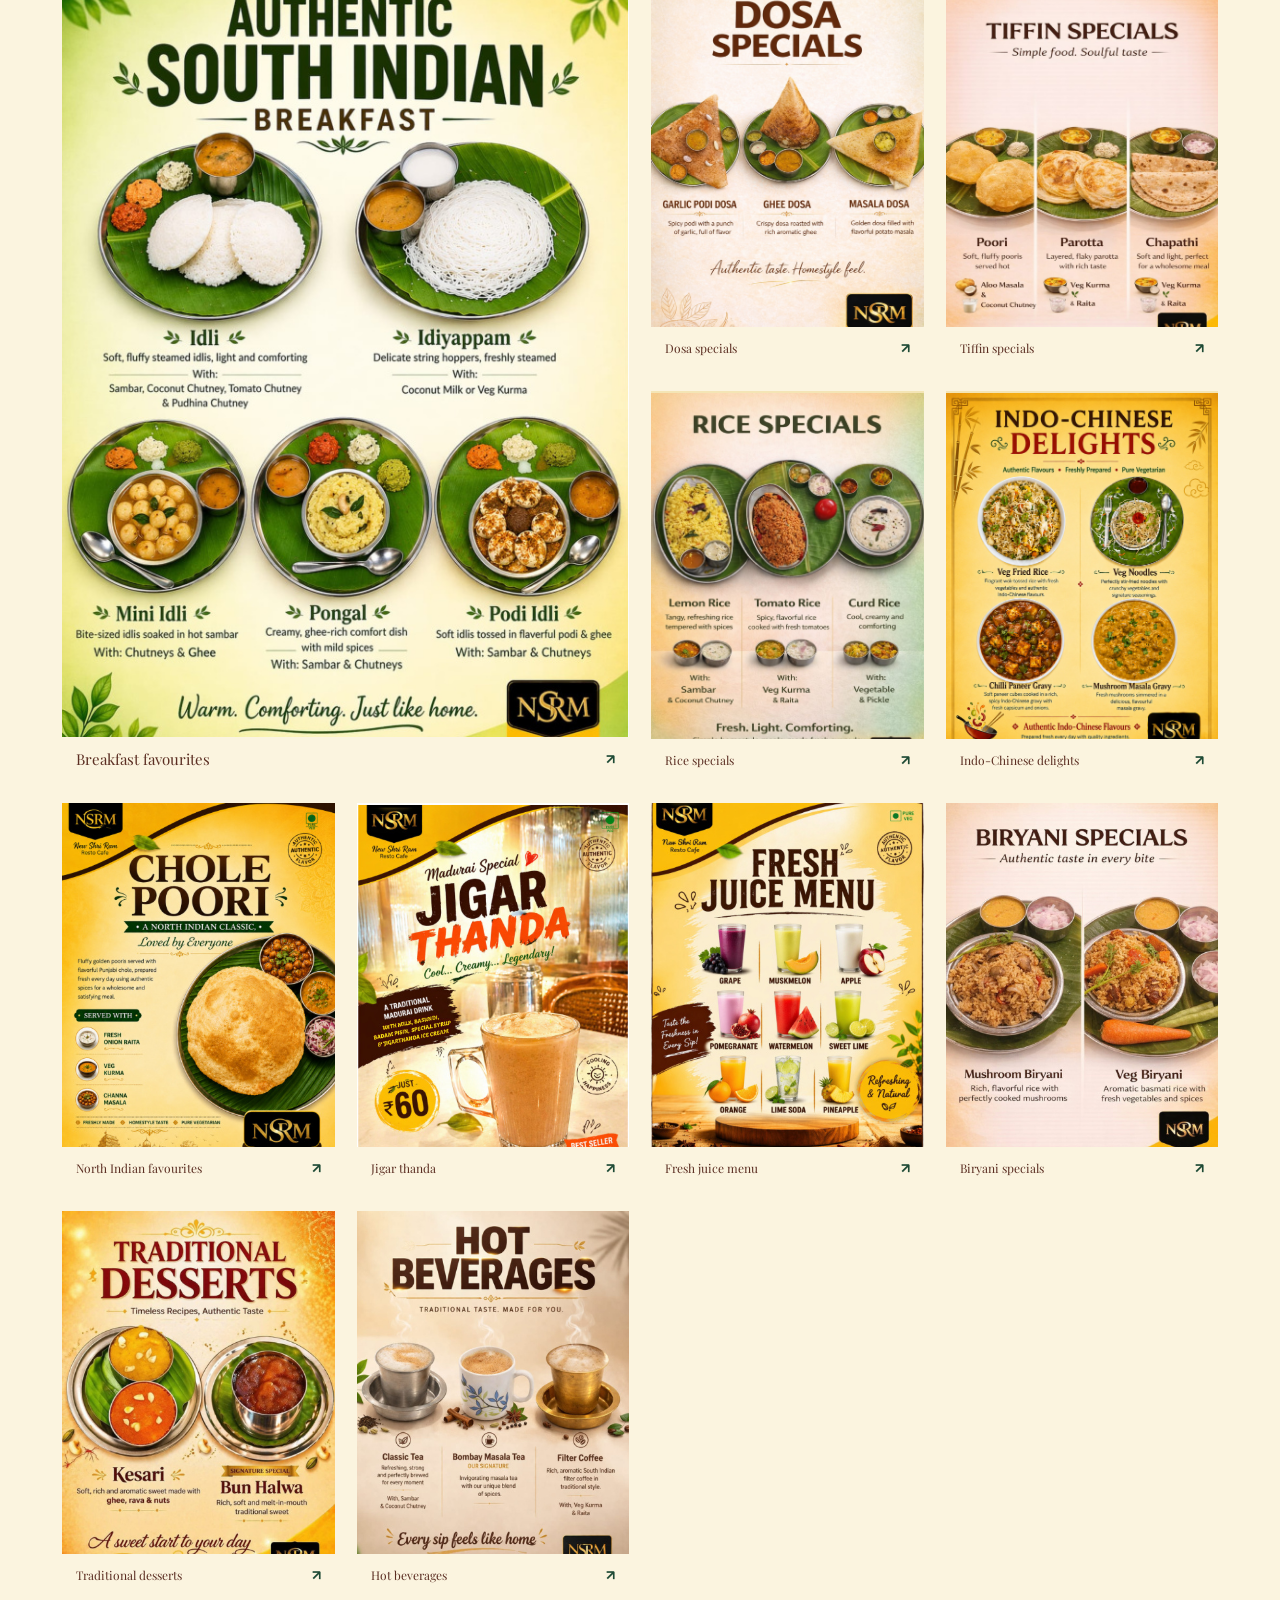
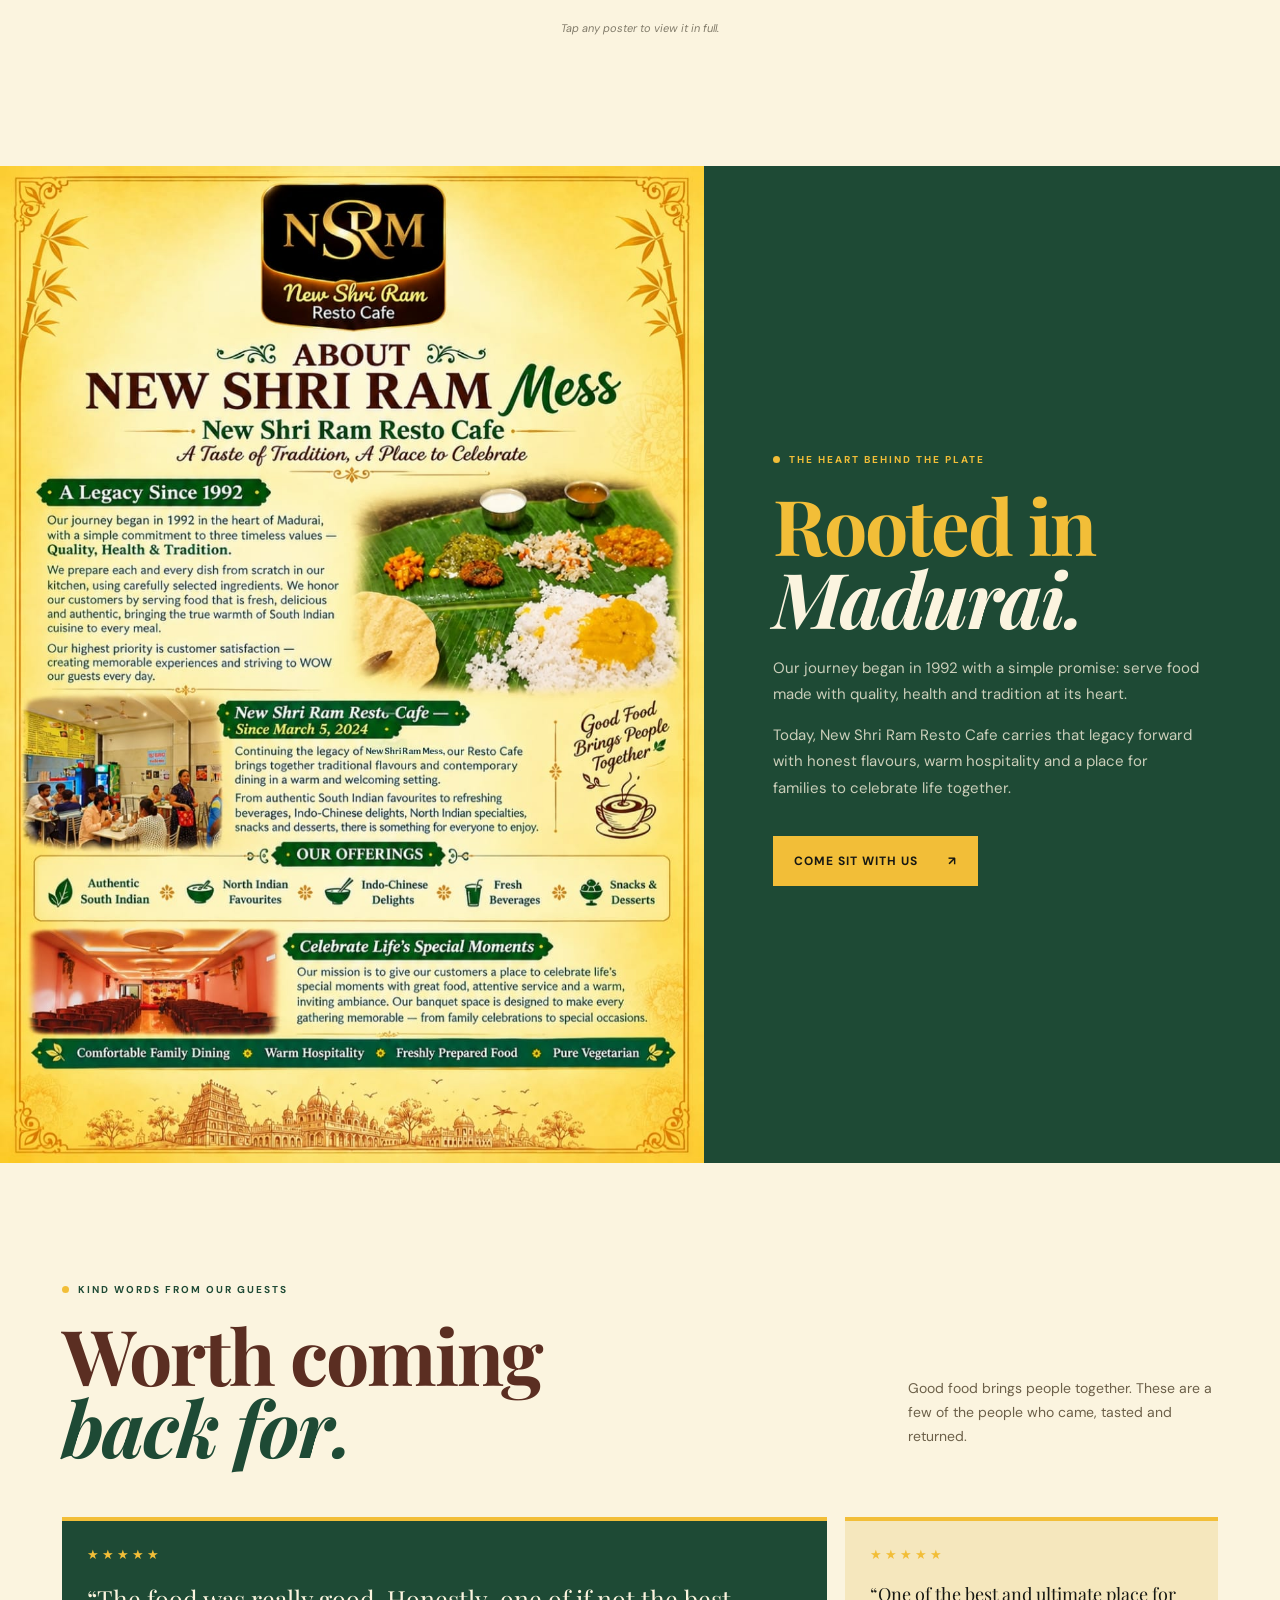
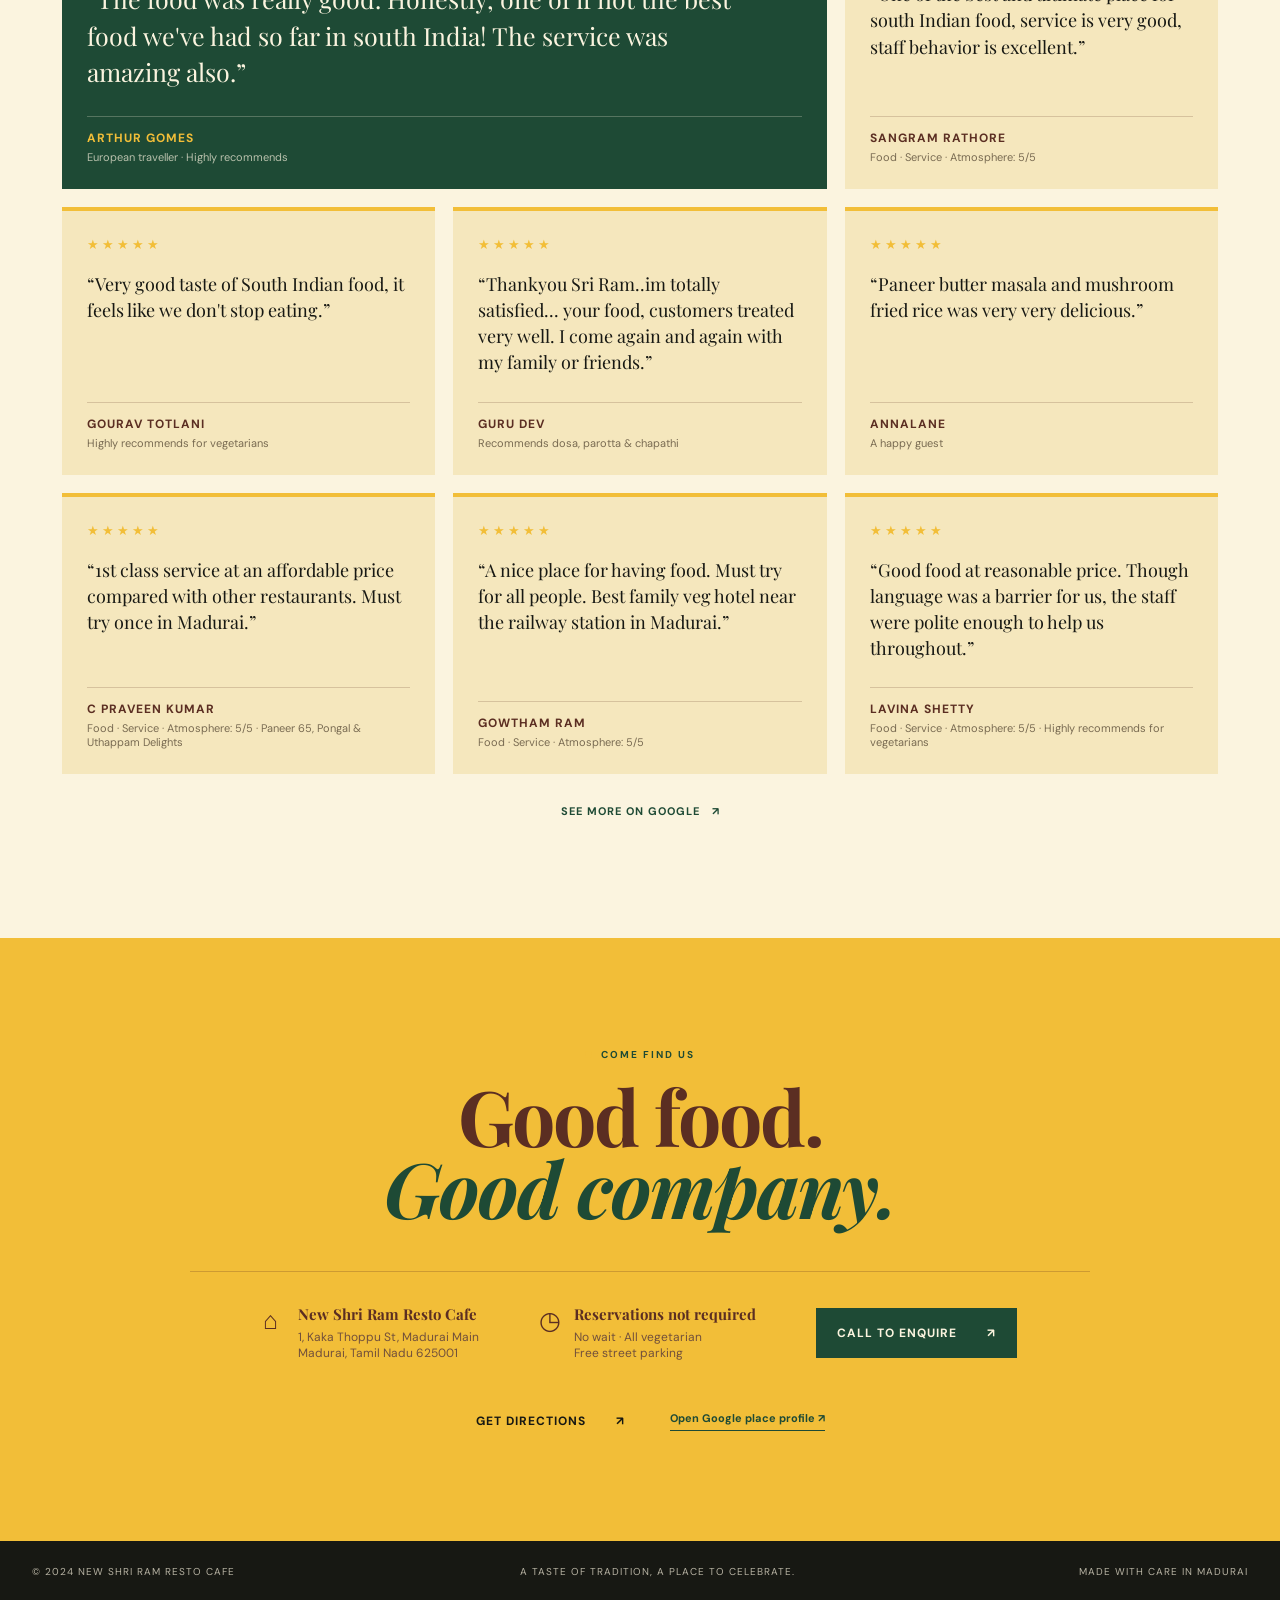
==== commit fc71402b: "updated menu book final" ====
--- a/index.html
+++ b/index.html
@@ -15,19 +15,21 @@
     <meta property="og:title" content="New Shri Ram Resto Cafe | Pure Vegetarian South Indian Food in Madurai">
     <meta property="og:description"
         content="Authentic pure vegetarian South Indian food, warm family dining and fresh daily specials in Madurai. Explore our menu and visit us near Madurai Railway Station.">
-    <meta property="og:image" content="assets/logo.jpeg">
+    <meta property="og:image" content="assets/nsrm logo bg removed.png">
     <meta property="og:site_name" content="New Shri Ram Resto Cafe">
     <meta name="twitter:card" content="summary_large_image">
     <meta name="twitter:title" content="New Shri Ram Resto Cafe | Madurai">
     <meta name="twitter:description"
         content="Pure vegetarian South Indian food, family dining and authentic Madurai flavours.">
-    <meta name="twitter:image" content="assets/logo.jpeg">
+    <meta name="twitter:image" content="assets/nsrm logo bg removed.png">
     <title>Best Pure Vegetarian South Indian Restaurant in Madurai | New Shri Ram Resto Cafe</title>
     <link rel="preconnect" href="https://fonts.googleapis.com">
     <link rel="preconnect" href="https://fonts.gstatic.com" crossorigin>
     <link
         href="https://fonts.googleapis.com/css2?family=DM+Sans:wght@400;500;700&family=Playfair+Display:wght@600;700;800&display=swap"
         rel="stylesheet">
+    <link rel="icon" type="image/png" href="assets/nsrm logo bg removed.png">
+    <link rel="shortcut icon" href="assets/nsrm logo bg removed.png">
     <link rel="stylesheet" href="styles.css">
     <script type="application/ld+json">
         {
@@ -36,7 +38,7 @@
             "@id": "#new-shri-ram-resto-cafe",
             "name": "New Shri Ram Resto Cafe",
             "description": "Pure vegetarian South Indian restaurant serving dosa, idli, pongal, rice varieties, biryani, Chinese specials, beverages and family meals in Madurai.",
-            "image": "assets/logo.jpeg",
+            "image": "assets/nsrm logo bg removed.png",
             "telephone": "+9145223459872",
             "priceRange": "₹₹",
             "servesCuisine": ["South Indian", "Indian", "Vegetarian", "Chinese"],
@@ -61,7 +63,7 @@
 <body>
     <header class="site-header">
         <a class="brand" href="#top" aria-label="New Shri Ram Resto Cafe home">
-            <img class="brand-logo" src="assets/logo.jpeg" alt="New Shri Ram Resto Cafe logo">
+            <img class="brand-logo" src="assets/nsrm logo bg removed.png" alt="New Shri Ram Resto Cafe logo">
             <span><b>New Shri Ram</b><small>Resto Cafe</small></span>
         </a>
         <nav class="nav" aria-label="Main navigation">
